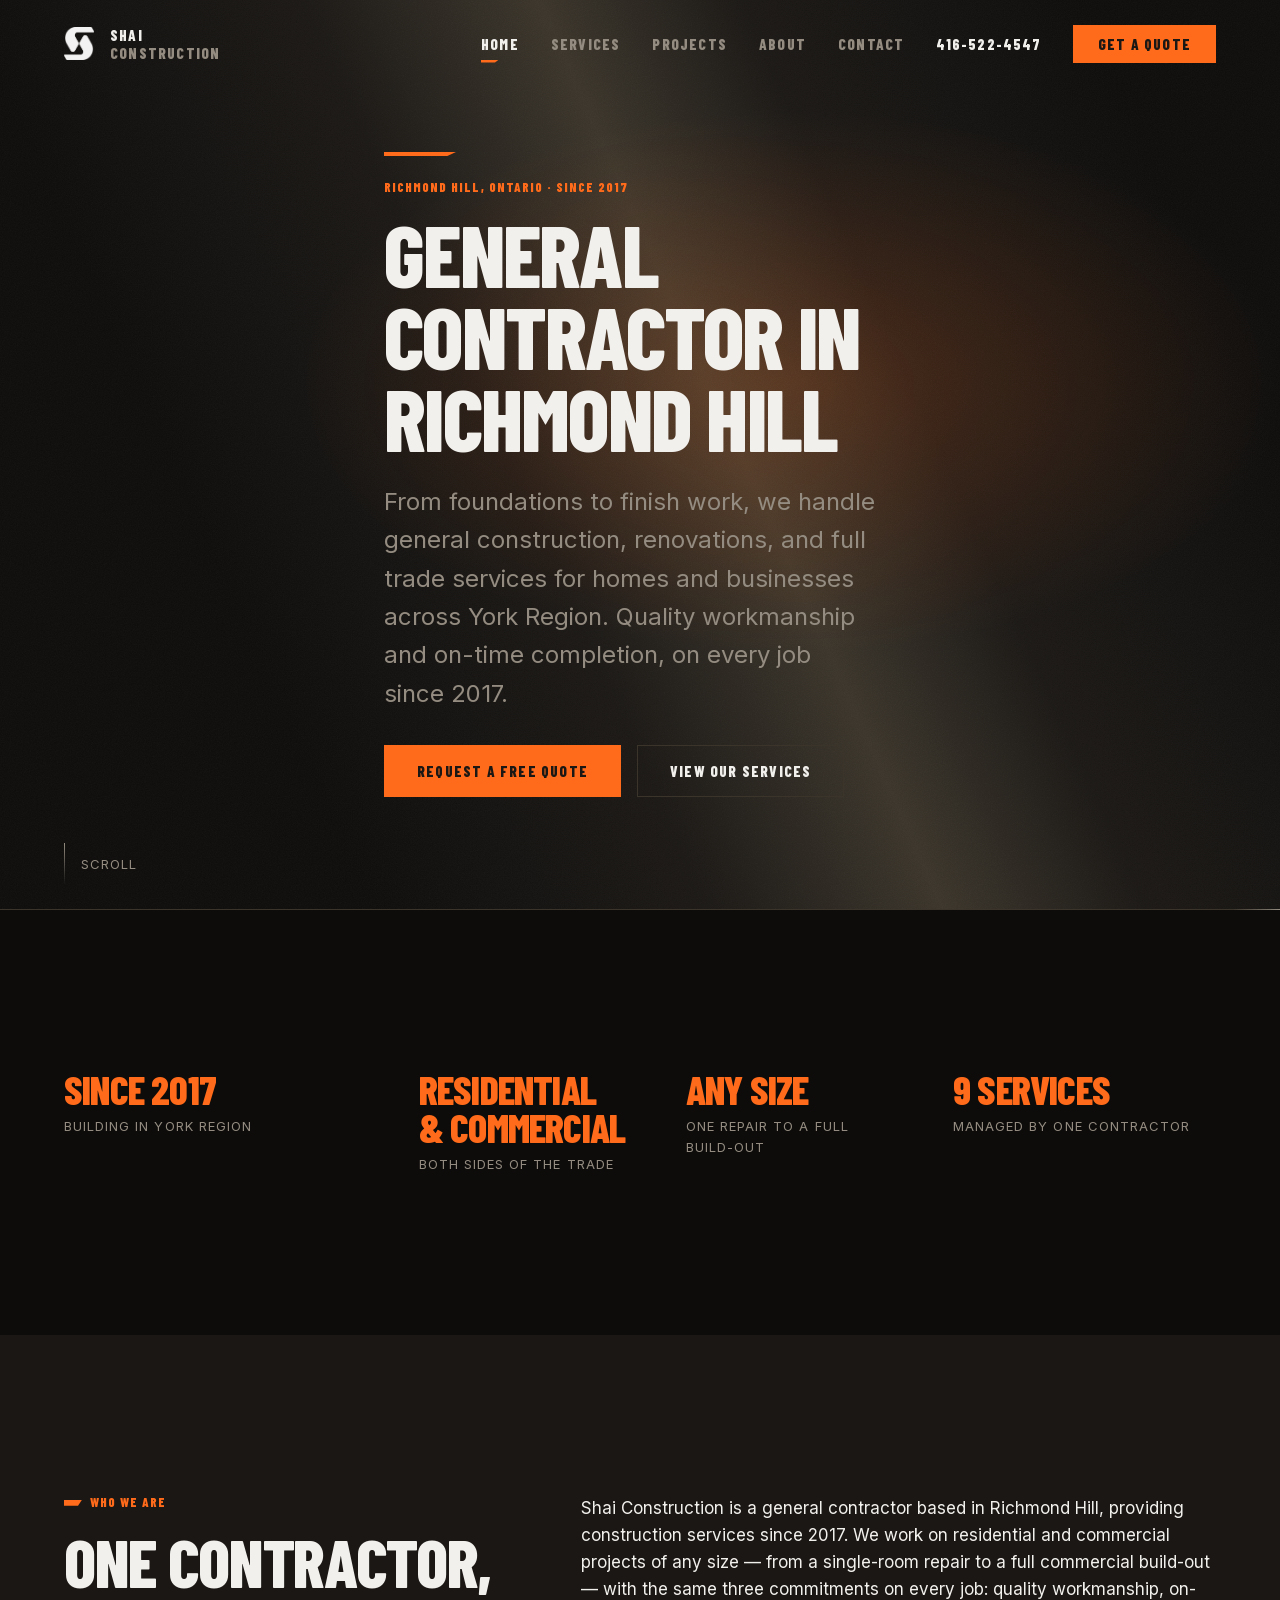
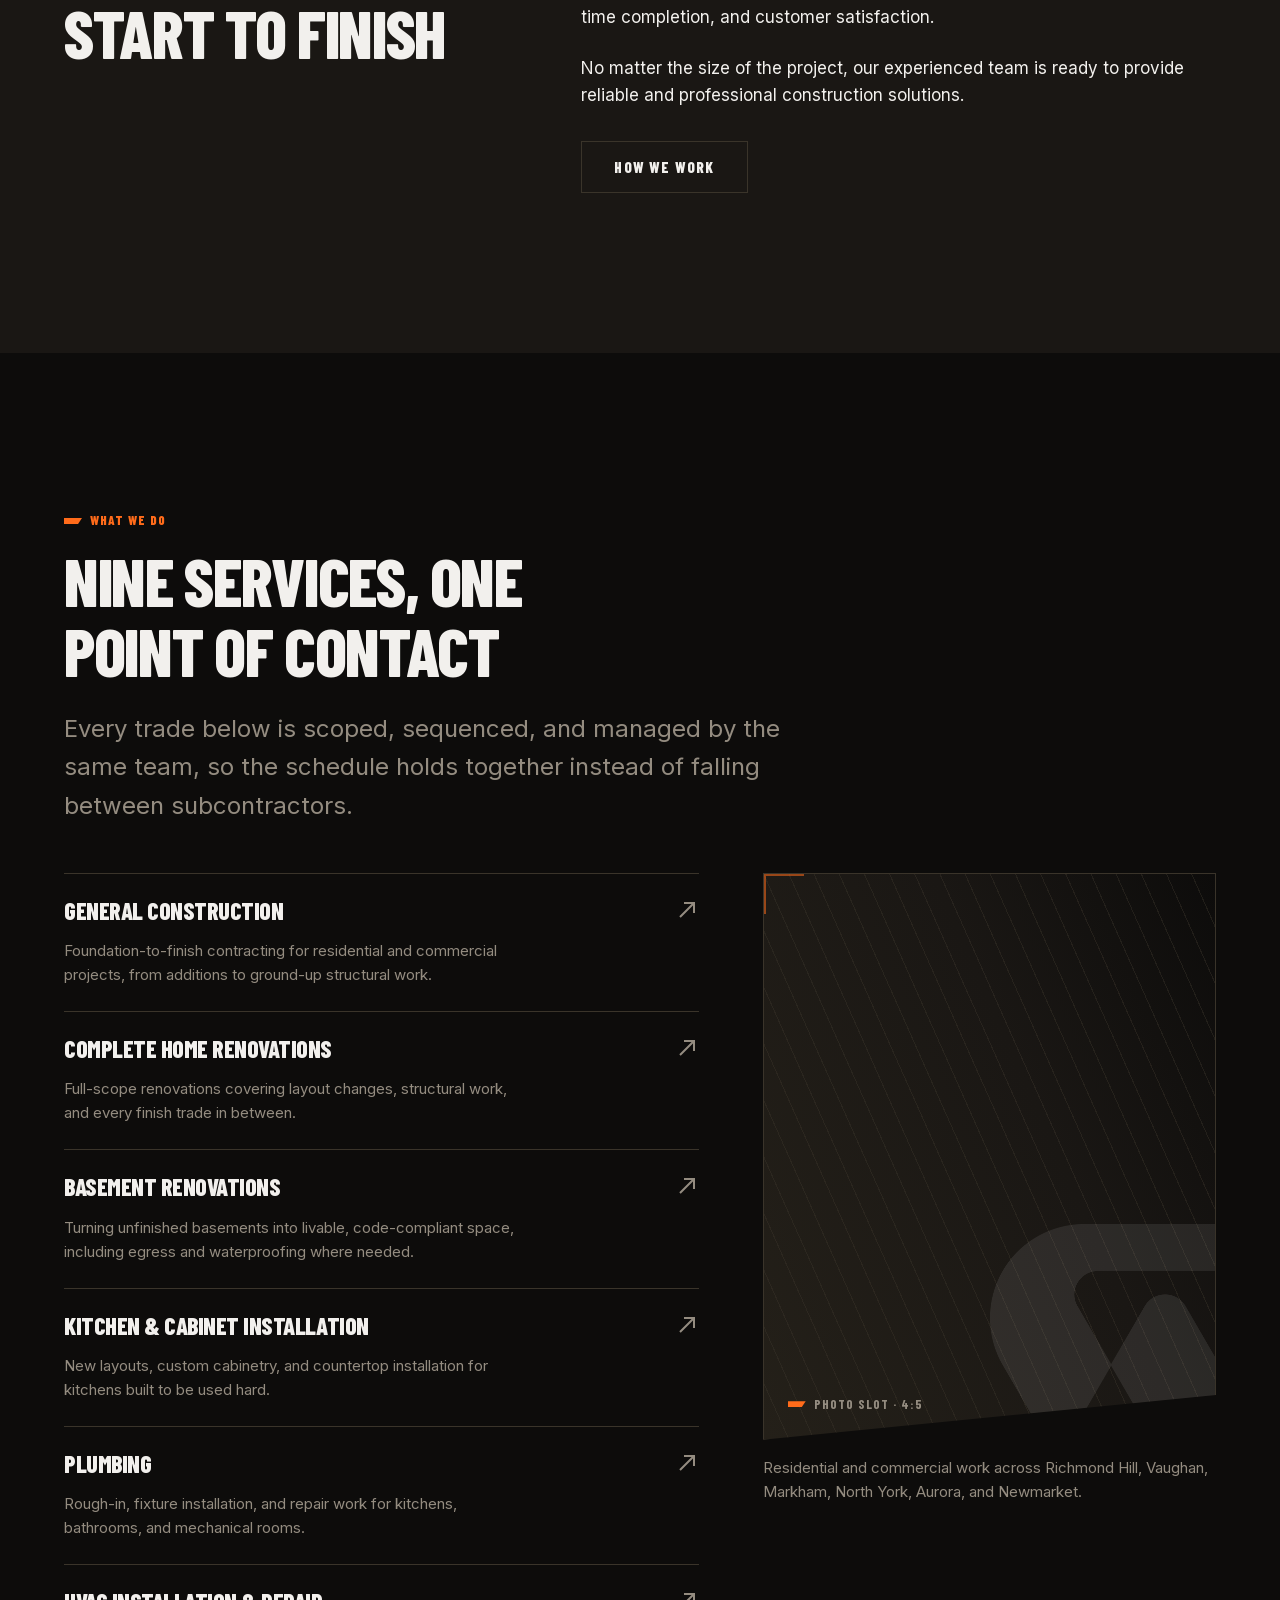
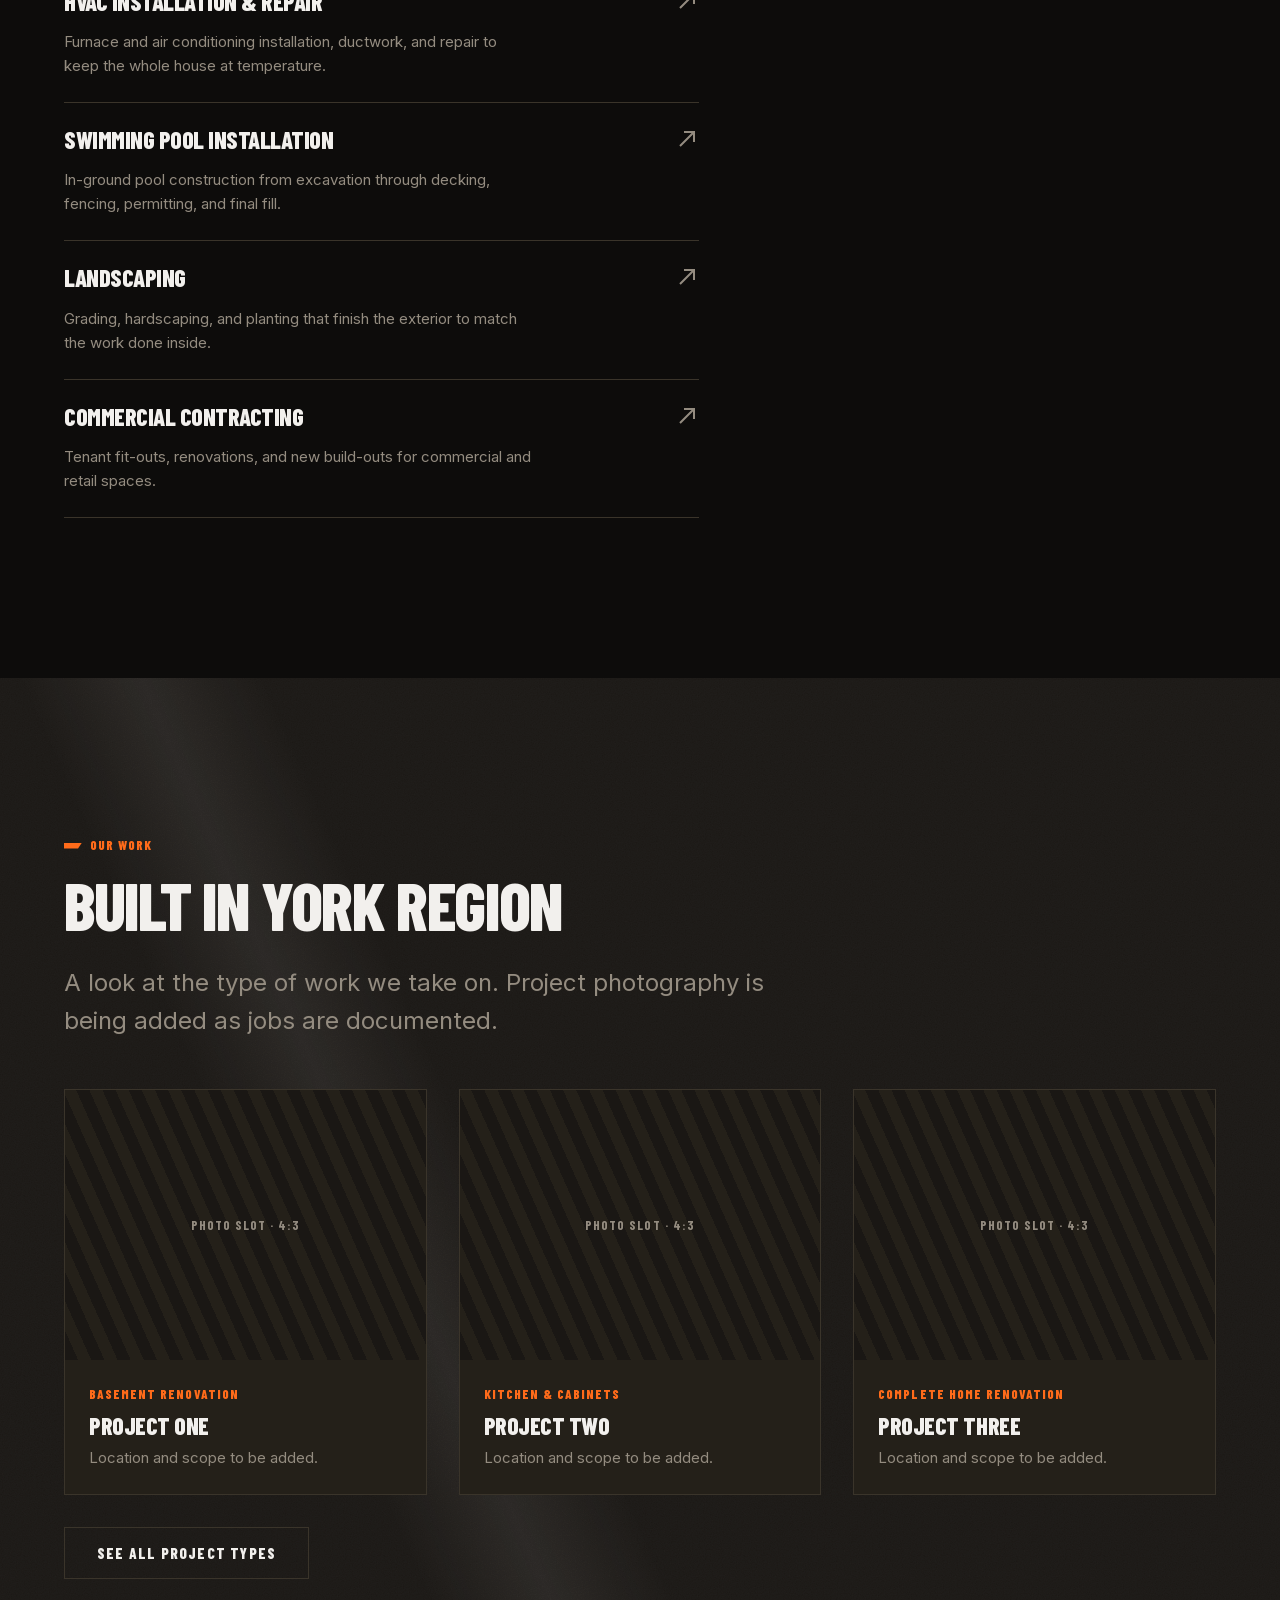
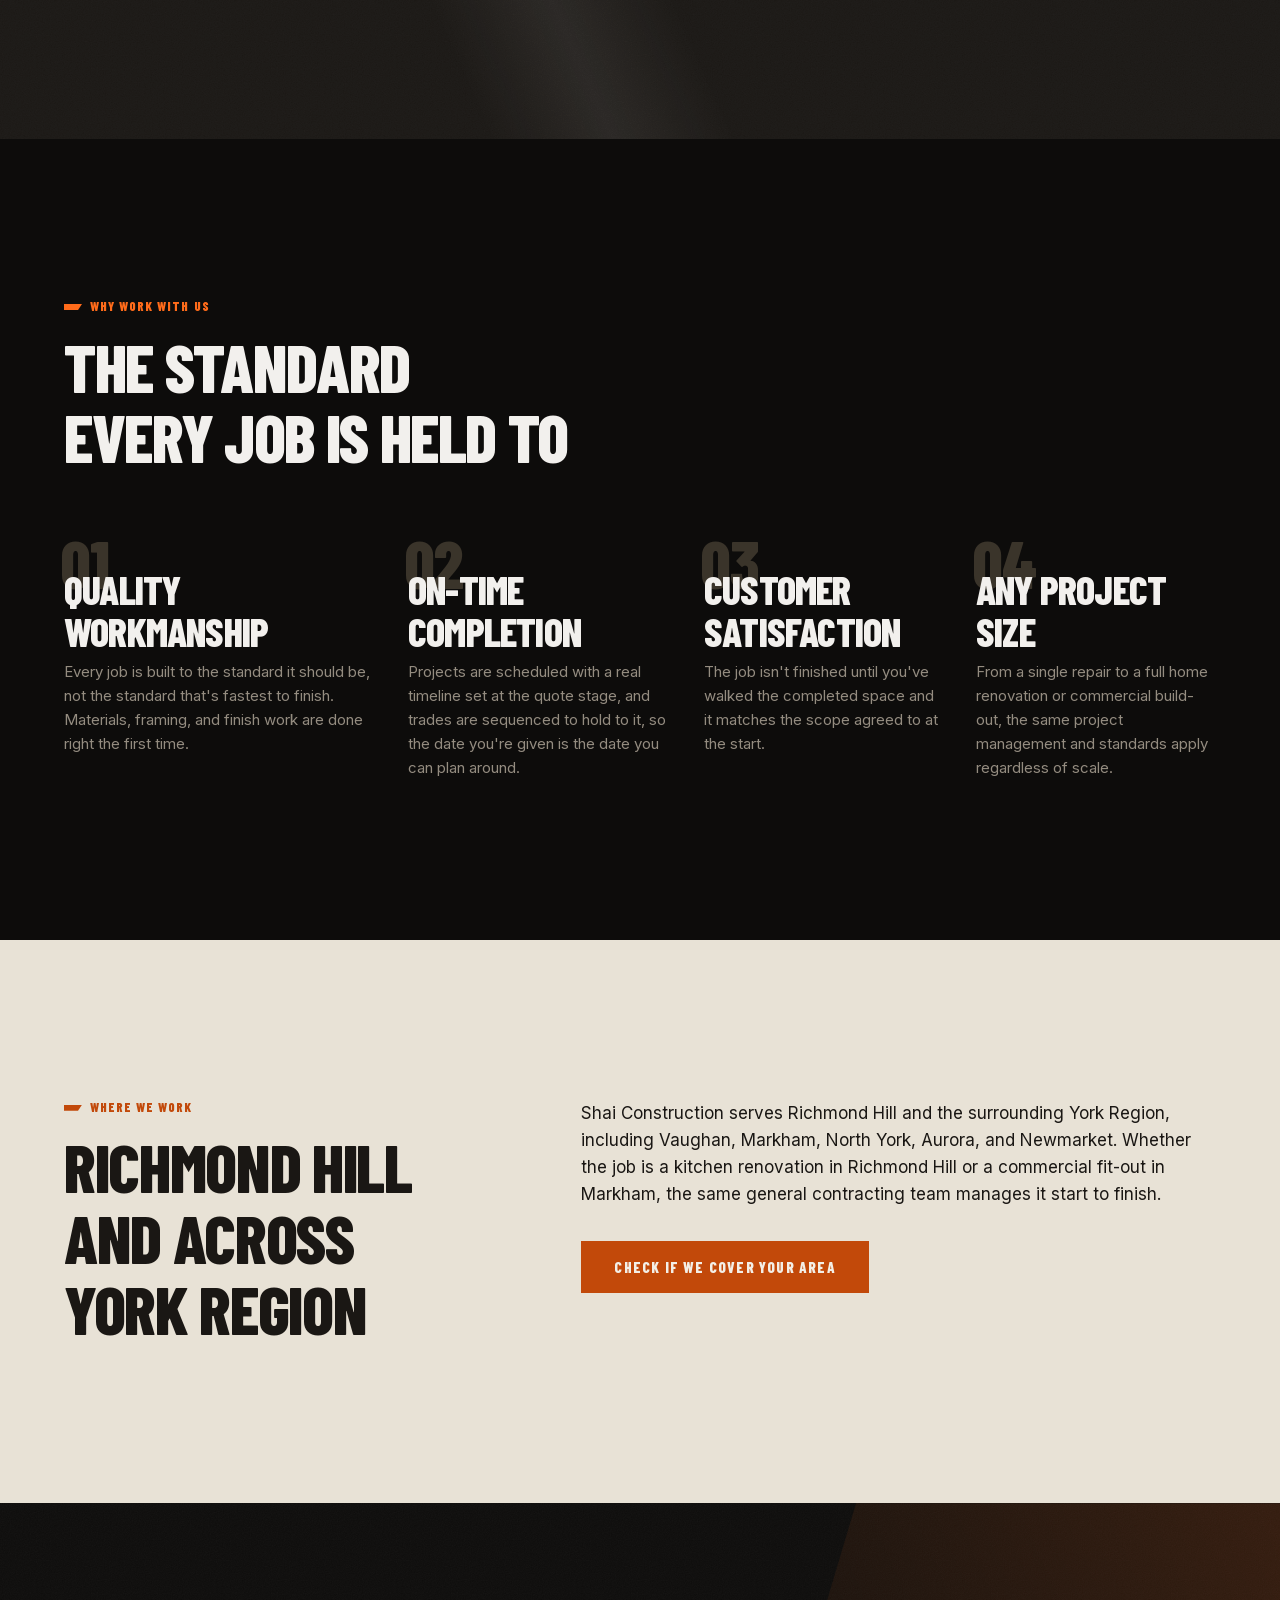
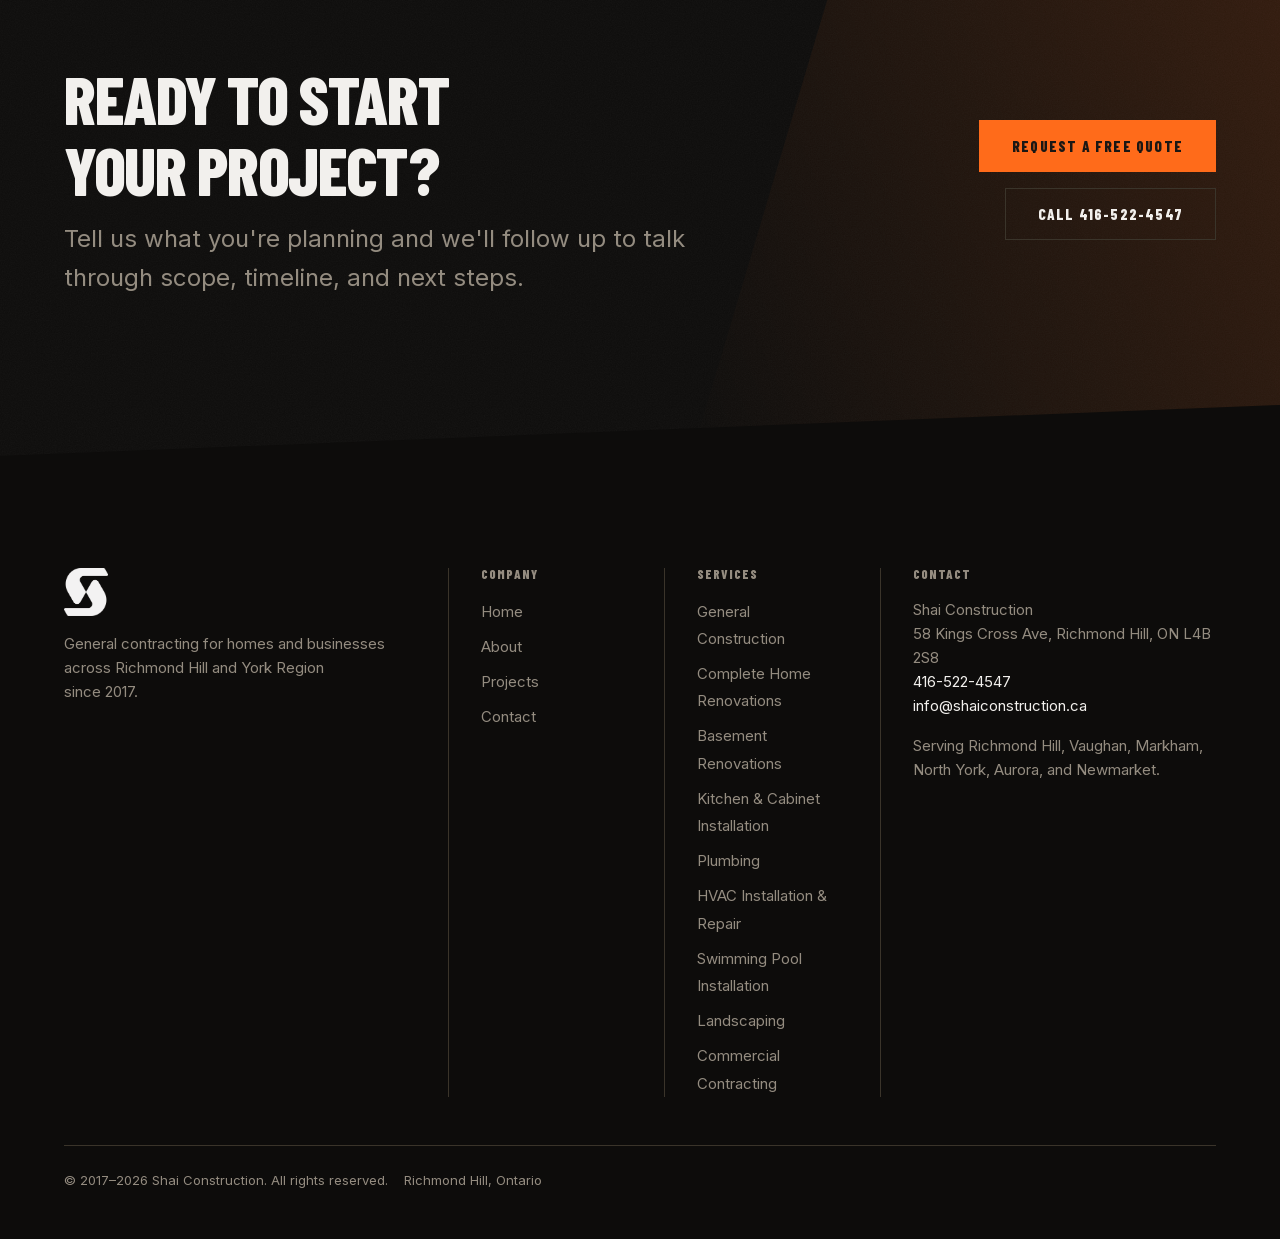
==== index.html @ 107f91c6 "Build Shai Construction website Static, WebGL-driven marketing site for a general contractor in Rich" ====
<!DOCTYPE html>
<html lang="en-CA">
<head>
<meta charset="utf-8">
<meta name="viewport" content="width=device-width, initial-scale=1">
<title>Shai Construction | General Contractor in Richmond Hill</title>
<meta name="description" content="General contractor in Richmond Hill serving York Region since 2017. Renovations, additions, plumbing, HVAC, pools, and landscaping — request a free quote today.">
<link rel="canonical" href="https://www.shaiconstruction.ca/">

<meta property="og:type" content="website">
<meta property="og:locale" content="en_CA">
<meta property="og:site_name" content="Shai Construction">
<meta property="og:url" content="https://www.shaiconstruction.ca/">
<meta property="og:title" content="Shai Construction — General Contractor in Richmond Hill, ON">
<meta property="og:description" content="General contractor serving Richmond Hill and York Region since 2017. Renovations, additions, plumbing, HVAC, pools, and landscaping — request a free quote.">
<meta name="twitter:card" content="summary_large_image">

<meta name="theme-color" content="#0D0C0B">
<link rel="icon" href="img/favicon-32.png" sizes="32x32">
<link rel="apple-touch-icon" href="img/apple-touch-icon.png">

<link rel="preload" href="fonts/barlow-condensed-800.woff2" as="font" type="font/woff2" crossorigin>
<link rel="preload" href="fonts/inter-400.woff2" as="font" type="font/woff2" crossorigin>
<script>document.documentElement.classList.add('js')</script>
<link rel="stylesheet" href="css/fonts.css">
<link rel="stylesheet" href="css/tokens.css">
<link rel="stylesheet" href="css/base.css">
<link rel="stylesheet" href="css/components.css">
<link rel="stylesheet" href="css/sections.css">

<script type="application/ld+json">
{
  "@context": "https://schema.org",
  "@type": ["GeneralContractor", "LocalBusiness"],
  "@id": "https://www.shaiconstruction.ca/#business",
  "name": "Shai Construction",
  "image": "https://www.shaiconstruction.ca/img/shai-mark.png",
  "logo": "https://www.shaiconstruction.ca/img/shai-mark.png",
  "url": "https://www.shaiconstruction.ca/",
  "telephone": "+14165224547",
  "email": "info@shaiconstruction.ca",
  "foundingDate": "2017",
  "address": {
    "@type": "PostalAddress",
    "streetAddress": "58 Kings Cross Ave",
    "addressLocality": "Richmond Hill",
    "addressRegion": "ON",
    "postalCode": "L4B 2S8",
    "addressCountry": "CA"
  },
  "areaServed": [
    { "@type": "City", "name": "Richmond Hill" },
    { "@type": "City", "name": "Vaughan" },
    { "@type": "City", "name": "Markham" },
    { "@type": "City", "name": "North York" },
    { "@type": "City", "name": "Aurora" },
    { "@type": "City", "name": "Newmarket" },
    { "@type": "City", "name": "Toronto" }
  ],
  "hasOfferCatalog": {
    "@type": "OfferCatalog",
    "name": "Construction & Contracting Services",
    "itemListElement": [
      { "@type": "Offer", "itemOffered": { "@type": "Service", "name": "General Construction" } },
      { "@type": "Offer", "itemOffered": { "@type": "Service", "name": "Complete Home Renovations" } },
      { "@type": "Offer", "itemOffered": { "@type": "Service", "name": "Basement Renovations" } },
      { "@type": "Offer", "itemOffered": { "@type": "Service", "name": "Kitchen & Cabinet Installation" } },
      { "@type": "Offer", "itemOffered": { "@type": "Service", "name": "Plumbing" } },
      { "@type": "Offer", "itemOffered": { "@type": "Service", "name": "HVAC Installation and Repair" } },
      { "@type": "Offer", "itemOffered": { "@type": "Service", "name": "Swimming Pool Installation" } },
      { "@type": "Offer", "itemOffered": { "@type": "Service", "name": "Landscaping" } },
      { "@type": "Offer", "itemOffered": { "@type": "Service", "name": "Commercial Contracting" } }
    ]
  }
}
</script>
</head>
<body>
<a class="skip-link" href="#main">Skip to content</a>

<header class="nav">
  <div class="nav__inner">
    <a class="nav__brand" href="index.html">
      <img class="nav__mark" src="img/shai-mark-light.png" alt="Shai Construction logo" width="30" height="32">
      <span class="nav__wordmark">Shai<span>Construction</span></span>
    </a>

    <nav aria-label="Primary">
      <ul class="nav__links">
        <li><a class="nav__link" href="index.html" aria-current="page">Home</a></li>
        <li><a class="nav__link" href="services.html">Services</a></li>
        <li><a class="nav__link" href="projects.html">Projects</a></li>
        <li><a class="nav__link" href="about.html">About</a></li>
        <li><a class="nav__link" href="contact.html">Contact</a></li>
      </ul>
    </nav>

    <a class="nav__tel" href="tel:+14165224547">416-522-4547</a>
    <a class="btn btn--primary btn--sm nav__cta" href="contact.html">Get a Quote</a>

    <button class="burger" type="button" aria-expanded="false" aria-controls="drawer">
      <span class="visually-hidden">Menu</span>
      <span class="burger__bar" aria-hidden="true"></span>
      <span class="burger__bar" aria-hidden="true"></span>
      <span class="burger__bar" aria-hidden="true"></span>
    </button>
  </div>
</header>

<div class="scrim"></div>
<div class="drawer" id="drawer" data-open="false">
  <ul class="drawer__links">
    <li><a class="drawer__link" href="index.html" aria-current="page">Home</a></li>
    <li><a class="drawer__link" href="services.html">Services</a></li>
    <li><a class="drawer__link" href="projects.html">Projects</a></li>
    <li><a class="drawer__link" href="about.html">About</a></li>
    <li><a class="drawer__link" href="contact.html">Contact</a></li>
  </ul>
  <div class="drawer__foot">
    <a class="nav__tel" href="tel:+14165224547">416-522-4547</a>
    <a class="btn btn--primary btn--block" href="contact.html">Request a Free Quote</a>
  </div>
</div>

<main id="main">

  <!-- Hero -->
  <section class="hero grain" aria-labelledby="hero-h">
    <canvas class="fx" data-fx="shaft" aria-hidden="true"></canvas>
    <div class="wrap hero__inner">
      <div class="hero__rule" aria-hidden="true"></div>
      <p class="eyebrow">Richmond Hill, Ontario · Since 2017</p>
      <h1 id="hero-h">General Contractor in Richmond Hill</h1>
      <p class="hero__lead">From foundations to finish work, we handle general construction, renovations, and full trade services for homes and businesses across York Region. Quality workmanship and on-time completion, on every job since 2017.</p>
      <div class="hero__actions">
        <a class="btn btn--primary" href="contact.html">Request a Free Quote</a>
        <a class="btn btn--ghost" href="services.html">View Our Services</a>
      </div>
    </div>
    <p class="hero__cue" aria-hidden="true">Scroll</p>
  </section>

  <div class="divider" aria-hidden="true"></div>

  <!-- Trust band -->
  <section class="section section--void" aria-label="At a glance">
    <div class="wrap">
      <div class="stats" data-stagger>
        <div class="stat reveal">
          <p class="stat__num">Since 2017</p>
          <p class="stat__label">Building in York Region</p>
        </div>
        <div class="stat reveal">
          <p class="stat__num">Residential<br>&amp; Commercial</p>
          <p class="stat__label">Both sides of the trade</p>
        </div>
        <div class="stat reveal">
          <p class="stat__num">Any Size</p>
          <p class="stat__label">One repair to a full build-out</p>
        </div>
        <div class="stat reveal">
          <p class="stat__num">9 Services</p>
          <p class="stat__label">Managed by one contractor</p>
        </div>
      </div>
    </div>
  </section>

  <!-- Who we are -->
  <section class="section" aria-labelledby="who-h">
    <div class="wrap split">
      <div class="sec-head reveal">
        <p class="eyebrow"><span class="tick" aria-hidden="true"></span>Who we are</p>
        <h2 id="who-h">One contractor, start to finish</h2>
      </div>
      <div class="reveal">
        <p>Shai Construction is a general contractor based in Richmond Hill, providing construction services since 2017. We work on residential and commercial projects of any size — from a single-room repair to a full commercial build-out — with the same three commitments on every job: quality workmanship, on-time completion, and customer satisfaction.</p>
        <p style="margin-top:var(--s-3)">No matter the size of the project, our experienced team is ready to provide reliable and professional construction solutions.</p>
        <p style="margin-top:var(--s-4)">
          <a class="btn btn--ghost" href="about.html">How We Work</a>
        </p>
      </div>
    </div>
  </section>

  <!-- Services overview -->
  <section class="section section--void" aria-labelledby="svc-h">
    <div class="wrap">
      <div class="sec-head reveal" style="margin-bottom:var(--s-5)">
        <p class="eyebrow"><span class="tick" aria-hidden="true"></span>What we do</p>
        <h2 id="svc-h">Nine services, one point of contact</h2>
        <p class="lead">Every trade below is scoped, sequenced, and managed by the same team, so the schedule holds together instead of falling between subcontractors.</p>
      </div>

      <div class="split split--wide-left">
        <div class="rows reveal">
          <a class="row" href="services.html#general-construction">
            <span class="row__title">General Construction</span>
            <svg class="row__arrow" viewBox="0 0 24 24" fill="none" stroke="currentColor" stroke-width="2" aria-hidden="true"><path d="M5 19 19 5M9 5h10v10"/></svg>
            <span class="row__desc">Foundation-to-finish contracting for residential and commercial projects, from additions to ground-up structural work.</span>
          </a>
          <a class="row" href="services.html#home-renovations">
            <span class="row__title">Complete Home Renovations</span>
            <svg class="row__arrow" viewBox="0 0 24 24" fill="none" stroke="currentColor" stroke-width="2" aria-hidden="true"><path d="M5 19 19 5M9 5h10v10"/></svg>
            <span class="row__desc">Full-scope renovations covering layout changes, structural work, and every finish trade in between.</span>
          </a>
          <a class="row" href="services.html#basement-renovations">
            <span class="row__title">Basement Renovations</span>
            <svg class="row__arrow" viewBox="0 0 24 24" fill="none" stroke="currentColor" stroke-width="2" aria-hidden="true"><path d="M5 19 19 5M9 5h10v10"/></svg>
            <span class="row__desc">Turning unfinished basements into livable, code-compliant space, including egress and waterproofing where needed.</span>
          </a>
          <a class="row" href="services.html#kitchens">
            <span class="row__title">Kitchen &amp; Cabinet Installation</span>
            <svg class="row__arrow" viewBox="0 0 24 24" fill="none" stroke="currentColor" stroke-width="2" aria-hidden="true"><path d="M5 19 19 5M9 5h10v10"/></svg>
            <span class="row__desc">New layouts, custom cabinetry, and countertop installation for kitchens built to be used hard.</span>
          </a>
          <a class="row" href="services.html#plumbing">
            <span class="row__title">Plumbing</span>
            <svg class="row__arrow" viewBox="0 0 24 24" fill="none" stroke="currentColor" stroke-width="2" aria-hidden="true"><path d="M5 19 19 5M9 5h10v10"/></svg>
            <span class="row__desc">Rough-in, fixture installation, and repair work for kitchens, bathrooms, and mechanical rooms.</span>
          </a>
          <a class="row" href="services.html#hvac">
            <span class="row__title">HVAC Installation &amp; Repair</span>
            <svg class="row__arrow" viewBox="0 0 24 24" fill="none" stroke="currentColor" stroke-width="2" aria-hidden="true"><path d="M5 19 19 5M9 5h10v10"/></svg>
            <span class="row__desc">Furnace and air conditioning installation, ductwork, and repair to keep the whole house at temperature.</span>
          </a>
          <a class="row" href="services.html#pools">
            <span class="row__title">Swimming Pool Installation</span>
            <svg class="row__arrow" viewBox="0 0 24 24" fill="none" stroke="currentColor" stroke-width="2" aria-hidden="true"><path d="M5 19 19 5M9 5h10v10"/></svg>
            <span class="row__desc">In-ground pool construction from excavation through decking, fencing, permitting, and final fill.</span>
          </a>
          <a class="row" href="services.html#landscaping">
            <span class="row__title">Landscaping</span>
            <svg class="row__arrow" viewBox="0 0 24 24" fill="none" stroke="currentColor" stroke-width="2" aria-hidden="true"><path d="M5 19 19 5M9 5h10v10"/></svg>
            <span class="row__desc">Grading, hardscaping, and planting that finish the exterior to match the work done inside.</span>
          </a>
          <a class="row" href="services.html#commercial">
            <span class="row__title">Commercial Contracting</span>
            <svg class="row__arrow" viewBox="0 0 24 24" fill="none" stroke="currentColor" stroke-width="2" aria-hidden="true"><path d="M5 19 19 5M9 5h10v10"/></svg>
            <span class="row__desc">Tenant fit-outs, renovations, and new build-outs for commercial and retail spaces.</span>
          </a>
        </div>

        <div class="reveal">
          <!-- PHOTO SLOT — replace this .plate with a 4:3 job-site photograph.
               Suggested alt: "Shai Construction crew framing a residential addition in Richmond Hill" -->
          <div class="plate plate--cut" style="--plate-ratio:4/5">
            <img class="plate__mark" src="img/shai-mark-light.png" alt="" width="520" height="562" aria-hidden="true">
            <p class="plate__tag"><span class="tick" aria-hidden="true"></span>Photo slot · 4:5</p>
          </div>
          <p class="small" style="margin-top:var(--s-2)">Residential and commercial work across Richmond Hill, Vaughan, Markham, North York, Aurora, and Newmarket.</p>
        </div>
      </div>
    </div>
  </section>

  <!-- Work preview -->
  <section class="section sheen grain" aria-labelledby="work-h">
    <canvas class="fx" data-fx="sheen" aria-hidden="true"></canvas>
    <div class="wrap sheen__inner">
      <div class="sec-head reveal" style="margin-bottom:var(--s-5)">
        <p class="eyebrow"><span class="tick" aria-hidden="true"></span>Our work</p>
        <h2 id="work-h">Built in York Region</h2>
        <p class="lead">A look at the type of work we take on. Project photography is being added as jobs are documented.</p>
      </div>

      <div class="cards" data-stagger>
        <article class="card card--placeholder reveal">
          <div class="card__media"><span>Photo slot · 4:3</span></div>
          <div class="card__body">
            <p class="card__kicker">Basement Renovation</p>
            <h3 class="card__title">Project One</h3>
            <p class="card__text">Location and scope to be added.</p>
          </div>
        </article>
        <article class="card card--placeholder reveal">
          <div class="card__media"><span>Photo slot · 4:3</span></div>
          <div class="card__body">
            <p class="card__kicker">Kitchen &amp; Cabinets</p>
            <h3 class="card__title">Project Two</h3>
            <p class="card__text">Location and scope to be added.</p>
          </div>
        </article>
        <article class="card card--placeholder reveal">
          <div class="card__media"><span>Photo slot · 4:3</span></div>
          <div class="card__body">
            <p class="card__kicker">Complete Home Renovation</p>
            <h3 class="card__title">Project Three</h3>
            <p class="card__text">Location and scope to be added.</p>
          </div>
        </article>
      </div>

      <p style="margin-top:var(--s-4)"><a class="btn btn--ghost" href="projects.html">See All Project Types</a></p>
    </div>
  </section>

  <!-- Why us -->
  <section class="section section--void" aria-labelledby="why-h">
    <div class="wrap">
      <div class="sec-head reveal" style="margin-bottom:var(--s-6)">
        <p class="eyebrow"><span class="tick" aria-hidden="true"></span>Why work with us</p>
        <h2 id="why-h">The standard every job is held to</h2>
      </div>
      <div class="steps" data-stagger>
        <div class="step reveal">
          <h3>Quality Workmanship</h3>
          <p class="small">Every job is built to the standard it should be, not the standard that's fastest to finish. Materials, framing, and finish work are done right the first time.</p>
        </div>
        <div class="step reveal">
          <h3>On-Time Completion</h3>
          <p class="small">Projects are scheduled with a real timeline set at the quote stage, and trades are sequenced to hold to it, so the date you're given is the date you can plan around.</p>
        </div>
        <div class="step reveal">
          <h3>Customer Satisfaction</h3>
          <p class="small">The job isn't finished until you've walked the completed space and it matches the scope agreed to at the start.</p>
        </div>
        <div class="step reveal">
          <h3>Any Project Size</h3>
          <p class="small">From a single repair to a full home renovation or commercial build-out, the same project management and standards apply regardless of scale.</p>
        </div>
      </div>
    </div>
  </section>

  <!-- Service area — the one light band on the page -->
  <section class="section" data-surface="inverted" aria-labelledby="area-h">
    <div class="wrap split">
      <div class="sec-head reveal">
        <p class="eyebrow"><span class="tick" aria-hidden="true"></span>Where we work</p>
        <h2 id="area-h">Richmond Hill and across York Region</h2>
      </div>
      <div class="reveal">
        <p>Shai Construction serves Richmond Hill and the surrounding York Region, including Vaughan, Markham, North York, Aurora, and Newmarket. Whether the job is a kitchen renovation in Richmond Hill or a commercial fit-out in Markham, the same general contracting team manages it start to finish.</p>
        <p style="margin-top:var(--s-4)">
          <a class="btn btn--primary" href="contact.html">Check If We Cover Your Area</a>
        </p>
      </div>
    </div>
  </section>

  <!-- CTA -->
  <section class="section cta grain" aria-labelledby="cta-h">
    <canvas class="fx" data-fx="drift" aria-hidden="true"></canvas>
    <div class="wrap cta__inner">
      <div class="reveal">
        <h2 id="cta-h">Ready to start your project?</h2>
        <p class="lead" style="margin-top:var(--s-2)">Tell us what you're planning and we'll follow up to talk through scope, timeline, and next steps.</p>
      </div>
      <div class="cta__actions reveal">
        <a class="btn btn--primary" href="contact.html">Request a Free Quote</a>
        <a class="btn btn--ghost" href="tel:+14165224547">Call 416-522-4547</a>
      </div>
    </div>
  </section>

</main>

<footer class="footer">
  <div class="wrap">
    <div class="footer__grid">
      <div class="footer__col footer__head">
        <img class="footer__mark" src="img/shai-mark-light.png" alt="Shai Construction logo" width="44" height="48">
        <p class="small">General contracting for homes and businesses across Richmond Hill and York Region since 2017.</p>
      </div>

      <div class="footer__col">
        <h2 class="footer__title">Company</h2>
        <ul class="footer__list">
          <li><a href="index.html">Home</a></li>
          <li><a href="about.html">About</a></li>
          <li><a href="projects.html">Projects</a></li>
          <li><a href="contact.html">Contact</a></li>
        </ul>
      </div>

      <div class="footer__col">
        <h2 class="footer__title">Services</h2>
        <ul class="footer__list">
          <li><a href="services.html#general-construction">General Construction</a></li>
          <li><a href="services.html#home-renovations">Complete Home Renovations</a></li>
          <li><a href="services.html#basement-renovations">Basement Renovations</a></li>
          <li><a href="services.html#kitchens">Kitchen &amp; Cabinet Installation</a></li>
          <li><a href="services.html#plumbing">Plumbing</a></li>
          <li><a href="services.html#hvac">HVAC Installation &amp; Repair</a></li>
          <li><a href="services.html#pools">Swimming Pool Installation</a></li>
          <li><a href="services.html#landscaping">Landscaping</a></li>
          <li><a href="services.html#commercial">Commercial Contracting</a></li>
        </ul>
      </div>

      <div class="footer__col">
        <h2 class="footer__title">Contact</h2>
        <address>
          Shai Construction<br>
          58 Kings Cross Ave, Richmond Hill, ON L4B 2S8<br>
          <a href="tel:+14165224547">416-522-4547</a><br>
          <a href="mailto:info@shaiconstruction.ca">info@shaiconstruction.ca</a>
        </address>
        <p class="small" style="margin-top:var(--s-2)">Serving Richmond Hill, Vaughan, Markham, North York, Aurora, and Newmarket.</p>
      </div>
    </div>

    <div class="footer__bar">
      <span>© 2017–2026 Shai Construction. All rights reserved.</span>
      <span>Richmond Hill, Ontario</span>
    </div>
  </div>
</footer>

<script type="module" src="js/site.js"></script>
</body>
</html>
---- css/fonts.css ----
/* Self-hosted, latin subset. No CDN, no external request. */

@font-face {
  font-family: 'Barlow Condensed';
  src: url('../fonts/barlow-condensed-700.woff2') format('woff2');
  font-weight: 700;
  font-style: normal;
  font-display: swap;
}

@font-face {
  font-family: 'Barlow Condensed';
  src: url('../fonts/barlow-condensed-800.woff2') format('woff2');
  font-weight: 800;
  font-style: normal;
  font-display: swap;
}

@font-face {
  font-family: 'Inter';
  src: url('../fonts/inter-400.woff2') format('woff2');
  font-weight: 400;
  font-style: normal;
  font-display: swap;
}

@font-face {
  font-family: 'Inter';
  src: url('../fonts/inter-500.woff2') format('woff2');
  font-weight: 500;
  font-style: normal;
  font-display: swap;
}

@font-face {
  font-family: 'Inter';
  src: url('../fonts/inter-600.woff2') format('woff2');
  font-weight: 600;
  font-style: normal;
  font-display: swap;
}
---- css/tokens.css ----
/* ==========================================================================
   Shai Construction — Design Tokens
   Single source of truth for every color, type, space, and motion value.
   No hex literal may appear anywhere else in the codebase.
   ========================================================================== */

:root {
  /* ---- Color: dark ground — the default, primary surface across the site ---- */
  --c-void:         #0D0C0B;
  --c-surface:      #1A1714;
  --c-surface-2:    #242019;
  --c-line:         #3A342A;
  --c-text:         #F2F0ED;
  --c-text-dim:     #948C80;
  --c-accent:       #FF6B1A;
  --c-accent-hover: #E8611A;
  --c-accent-ink:   #1A1714;
  --c-danger:       #E8543F;
  --c-concrete:     #E8E2D6;

  /* ---- Type: families — self-hosted woff2 in /fonts, no CDN ---- */
  --font-display: 'Barlow Condensed', 'Arial Narrow', 'Helvetica Neue', Arial, sans-serif;
  --font-body:    'Inter', -apple-system, BlinkMacSystemFont, 'Segoe UI', Roboto, Helvetica, Arial, sans-serif;

  --fw-display:  800;
  --fw-display-2: 700;
  --fw-regular:  400;
  --fw-medium:   500;
  --fw-semibold: 600;

  /* ---- Type: fixed ratio ladder ---- */
  --t-xs:   clamp(0.75rem, 0.72rem + 0.15vw, 0.8125rem);
  --t-sm:   clamp(0.875rem, 0.84rem + 0.2vw, 0.9375rem);
  --t-base: clamp(1rem, 0.96rem + 0.25vw, 1.0625rem);
  --t-lg:   clamp(1.25rem, 1.1rem + 0.6vw, 1.5rem);
  --t-xl:   clamp(1.75rem, 1.4rem + 1.4vw, 2.5rem);
  --t-2xl:  clamp(2.5rem, 1.8rem + 3vw, 4.5rem);
  --t-3xl:  clamp(2.75rem, 1.9rem + 4.4vw, 6rem);

  /* ---- Type: rhythm ---- */
  --lh-tight:   0.95;
  --lh-heading: 1.05;
  --lh-ui:      1.2;
  --lh-body:    1.6;

  --ls-tight:  -0.02em;
  --ls-normal:  0em;
  --ls-wide:    0.08em;

  --measure:      68ch;
  --measure-lead: 58ch;

  /* ---- Space: 8px rhythm, geometric ladder ---- */
  --s-1:  0.5rem;
  --s-2:  1rem;
  --s-3:  1.5rem;
  --s-4:  2rem;
  --s-5:  3rem;
  --s-6:  4rem;
  --s-7:  5.5rem;
  --s-8:  7rem;
  --s-9:  8.5rem;
  --s-10: 10rem;

  /* ---- Layout ---- */
  --container:     1280px;
  --gutter:        var(--s-3);
  --section-pad-y: var(--s-8);
  --nav-h:         64px;

  /* ---- The signature angle: one value, one direction, everywhere.
     To point a shape the other way, mirror the geometry with a transform —
     never add a second angle token. ---- */
  --angle: 24deg;

  /* ---- Radius & border — square corners, no soft shadows ----
     No --shadow token exists by design. Depth comes from the
     --c-surface -> --c-surface-2 step and hairline borders. ---- */
  --radius: 0;
  --bw-1: 1px;
  --bw-2: 2px;

  /* ---- Motion ---- */
  --ease: cubic-bezier(0.16, 1, 0.3, 1);
  --dur-fast: 180ms;
  --dur:      420ms;
  --dur-slow: 900ms;
  --stagger-step: 60ms;

  /* ---- Z-index scale ---- */
  --z-canvas:  1;
  --z-content: 10;
  --z-nav:     100;
  --z-drawer:  200;
}

/* ---- Inverted / light sections — opt-in per element, never a theme.
   Components read the same token names in either context; nothing in
   component CSS branches on theme. ---- */
[data-surface="inverted"] {
  --c-void:         #DDD5C6;
  --c-surface:      #E8E2D6;
  --c-surface-2:    #F3EFE7;
  --c-line:         #C7BEAD;
  --c-text:         #1A1714;
  --c-text-dim:     #4A4438;
  --c-accent:       #C2490A;
  --c-accent-hover: #A83E08;
  --c-accent-ink:   #F3EFE7;
  --c-danger:       #B23A28;
}

@media (min-width: 768px) {
  :root {
    --gutter:        var(--s-6);
    --section-pad-y: var(--s-10);
    --nav-h:         80px;
  }
}

@media (min-width: 1024px) {
  :root { --nav-h: 88px; }
}
---- css/base.css ----
/* ==========================================================================
   Base — reset, typography ladder, layout primitives, reveal choreography
   ========================================================================== */

*, *::before, *::after { box-sizing: border-box; }

html {
  -webkit-text-size-adjust: 100%;
  scroll-behavior: smooth;
  scroll-padding-top: calc(var(--nav-h) + var(--s-2));
}

body {
  margin: 0;
  background: var(--c-void);
  color: var(--c-text);
  font-family: var(--font-body);
  font-size: var(--t-base);
  font-weight: var(--fw-regular);
  line-height: var(--lh-body);
  -webkit-font-smoothing: antialiased;
  overflow-x: hidden;
}

img, svg, canvas { display: block; max-width: 100%; }
img { height: auto; }

h1, h2, h3, h4 {
  font-family: var(--font-display);
  font-weight: var(--fw-display);
  text-transform: uppercase;
  letter-spacing: var(--ls-tight);
  line-height: var(--lh-heading);
  margin: 0;
  text-wrap: balance;
}

h1 { font-size: var(--t-3xl); line-height: var(--lh-tight); }
h2 { font-size: var(--t-2xl); }
h3 { font-size: var(--t-xl); }
h4 { font-size: var(--t-lg); letter-spacing: var(--ls-wide); }

p { margin: 0; max-width: var(--measure); text-wrap: pretty; }

a { color: inherit; }

:where(a, button, input, select, textarea, summary):focus-visible {
  outline: var(--bw-2) solid var(--c-accent);
  outline-offset: 3px;
}

::selection { background: var(--c-accent); color: var(--c-accent-ink); }

/* ---- Layout primitives ---- */

.wrap {
  width: 100%;
  max-width: var(--container);
  margin-inline: auto;
  padding-inline: var(--gutter);
}

.section {
  position: relative;
  padding-block: var(--section-pad-y);
  background: var(--c-surface);
  color: var(--c-text);
}

.section--void { background: var(--c-void); }

.grid {
  display: grid;
  grid-template-columns: repeat(12, 1fr);
  gap: var(--s-4);
}

/* ---- Utilities ---- */

.lead {
  font-size: var(--t-lg);
  color: var(--c-text-dim);
  max-width: var(--measure-lead);
}

.small { font-size: var(--t-sm); color: var(--c-text-dim); }

.skip-link {
  position: absolute;
  top: 0;
  left: var(--s-2);
  z-index: calc(var(--z-drawer) + 1);
  padding: var(--s-2) var(--s-3);
  background: var(--c-accent);
  color: var(--c-accent-ink);
  font-family: var(--font-display);
  font-size: var(--t-sm);
  text-transform: uppercase;
  letter-spacing: var(--ls-wide);
  text-decoration: none;
  transform: translateY(-120%);
  transition: transform var(--dur-fast) var(--ease);
}
.skip-link:focus { transform: translateY(0); }

.visually-hidden {
  position: absolute;
  width: 1px; height: 1px;
  margin: -1px; padding: 0;
  overflow: hidden;
  clip-path: inset(50%);
  white-space: nowrap;
}

/* ---- The recurring angle-cut tick: nav marker, eyebrow, quote mark ---- */

.tick {
  display: inline-block;
  width: 1.125rem;
  height: 0.375rem;
  background: var(--c-accent);
  clip-path: polygon(0 0, 100% 0, 78% 100%, 0 100%);
  flex: none;
}

/* ---- Section header pattern — identical on every section, every page ---- */

.sec-head { max-width: var(--measure); }

.eyebrow {
  display: flex;
  align-items: center;
  gap: var(--s-1);
  margin: 0 0 var(--s-2);
  font-family: var(--font-display);
  font-size: var(--t-xs);
  font-weight: var(--fw-display);
  text-transform: uppercase;
  letter-spacing: var(--ls-wide);
  line-height: var(--lh-ui);
  color: var(--c-accent);
}

.sec-head .lead { margin-top: var(--s-3); }

/* ---- Section divider — a full-bleed hairline that marks a seam between
   two sections sharing the same ground color, so the gap between them reads
   as a deliberate pause rather than an empty accident. The terminal end is
   mitred on the brand angle, echoing the mark's cut edges at hairline scale. ---- */
.divider {
  position: relative;
  height: var(--bw-1);
  background: var(--c-line);
}
.divider::after {
  content: "";
  position: absolute;
  top: 0; right: 0;
  width: 3rem;
  height: 100%;
  background: var(--c-text-dim);
  clip-path: polygon(100% 0, 100% 100%, 0 100%);
}

/* ---- Angle-cut edges — the one slope, reused ---- */

.cut-top    { clip-path: polygon(0 var(--cut, 4vw), 100% 0, 100% 100%, 0 100%); }
.cut-bottom { clip-path: polygon(0 0, 100% 0, 100% calc(100% - var(--cut, 4vw)), 0 100%); }

/* ---- Grain: the shared static texture behind every fallback ---- */

.grain::after {
  content: "";
  position: absolute;
  inset: 0;
  background-image: url('../img/grain.svg');
  background-size: 180px 180px;
  opacity: 0.045;
  pointer-events: none;
  mix-blend-mode: screen;
}

/* ---- Scroll reveal — translate along the angle's vector, then settle.
   Gated on html.js so that with JavaScript off the content is simply
   visible rather than stuck at opacity 0. ---- */

.js .reveal {
  opacity: 0;
  transform: translate(-16px, 12px);
  transition:
    opacity var(--dur) var(--ease),
    transform var(--dur) var(--ease);
  transition-delay: var(--reveal-delay, 0ms);
}
.js .reveal.is-in { opacity: 1; transform: none; }

/* Images assemble via an angle-oriented wipe rather than a plain fade. */
.js .reveal-wipe {
  clip-path: inset(0 0 100% 0);
  transition: clip-path var(--dur-slow) var(--ease);
  transition-delay: var(--reveal-delay, 0ms);
}
.js .reveal-wipe.is-in { clip-path: inset(0 0 0 0); }

@media (prefers-reduced-motion: reduce) {
  html { scroll-behavior: auto; }

  /* Elements land in their final composed position with no motion vector. */
  .js .reveal { transform: none; transition-duration: var(--dur-fast); }
  .js .reveal-wipe { clip-path: none; transition: none; }

  *, *::before, *::after {
    animation-duration: 0.01ms !important;
    animation-iteration-count: 1 !important;
    transition-duration: 0.01ms !important;
  }
}
---- css/components.css ----
/* ==========================================================================
   Components — nav, buttons, cards, forms, footer
   ========================================================================== */

/* ---------- Nav ---------- */

.nav {
  position: fixed;
  inset: 0 0 auto 0;
  z-index: var(--z-nav);
  height: var(--nav-h);
  display: flex;
  align-items: center;
  background: transparent;
  border-bottom: var(--bw-1) solid transparent;
  transition:
    background var(--dur) var(--ease),
    border-color var(--dur) var(--ease),
    transform var(--dur) var(--ease);
}

.nav.is-stuck {
  background: color-mix(in srgb, var(--c-surface) 94%, transparent);
  backdrop-filter: blur(10px);
  border-bottom-color: var(--c-line);
}

.nav.is-hidden { transform: translateY(-100%); }

.nav__inner {
  width: 100%;
  max-width: var(--container);
  margin-inline: auto;
  padding-inline: var(--gutter);
  display: flex;
  align-items: center;
  gap: var(--s-4);
}

.nav__brand {
  display: flex;
  align-items: center;
  gap: var(--s-2);
  text-decoration: none;
  margin-right: auto;
}

.nav__mark { width: 30px; height: auto; }

.nav__wordmark {
  font-family: var(--font-display);
  font-weight: var(--fw-display);
  font-size: var(--t-sm);
  text-transform: uppercase;
  letter-spacing: var(--ls-wide);
  line-height: var(--lh-ui);
  color: var(--c-text);
}
.nav__wordmark span { display: block; color: var(--c-text-dim); }

.nav__links {
  display: none;
  align-items: center;
  gap: var(--s-4);
  list-style: none;
  margin: 0;
  padding: 0;
}

.nav__link {
  position: relative;
  display: block;
  padding-block: var(--s-1);
  font-family: var(--font-display);
  font-weight: var(--fw-display);
  font-size: var(--t-sm);
  text-transform: uppercase;
  letter-spacing: var(--ls-wide);
  line-height: var(--lh-ui);
  color: var(--c-text-dim);
  text-decoration: none;
  transition: color var(--dur-fast) var(--ease);
}
.nav__link:hover { color: var(--c-text); }

/* Active page marker: a short angle-cut tick, not a full-width underline. */
.nav__link[aria-current="page"] { color: var(--c-text); }
.nav__link[aria-current="page"]::after {
  content: "";
  position: absolute;
  left: 0;
  bottom: -2px;
  width: 1.125rem;
  height: 3px;
  background: var(--c-accent);
  clip-path: polygon(0 0, 100% 0, 78% 100%, 0 100%);
}

.nav__tel {
  font-family: var(--font-display);
  font-weight: var(--fw-display);
  font-size: var(--t-sm);
  text-transform: uppercase;
  letter-spacing: var(--ls-wide);
  color: var(--c-text);
  text-decoration: none;
  white-space: nowrap;
}
.nav__tel:hover { color: var(--c-accent); }

/* Scoped to .nav__inner so specificity (0,2,0) beats .btn's (0,1,0) regardless
   of source order — the header phone link and CTA stay hidden below 1024px. */
.nav__inner .nav__tel { display: none; }
.nav__inner .nav__cta { display: none; }

/* The drawer's phone link is a separate instance, always visible while the
   drawer is open (no viewport-based hiding needed here). */
.drawer__foot .nav__tel { display: flex; }

/* Hamburger */
.burger {
  width: 44px;
  height: 44px;
  display: grid;
  place-content: center;
  gap: 5px;
  background: none;
  border: 0;
  cursor: pointer;
  padding: 0;
}
.burger__bar {
  display: block;
  width: 24px;
  height: var(--bw-2);
  background: var(--c-text);
  transition: transform var(--dur) var(--ease), opacity var(--dur-fast) var(--ease);
}
.nav.is-open .burger__bar:nth-child(1) { transform: translateY(7px) rotate(45deg); }
.nav.is-open .burger__bar:nth-child(2) { opacity: 0; }
.nav.is-open .burger__bar:nth-child(3) { transform: translateY(-7px) rotate(-45deg); }

/* Drawer */
.drawer {
  position: fixed;
  inset: 0 0 0 auto;
  z-index: var(--z-drawer);
  width: min(84vw, 420px);
  padding: calc(var(--nav-h) + var(--s-5)) var(--s-4) var(--s-4);
  background: var(--c-surface-2);
  border-left: var(--bw-1) solid var(--c-line);
  /* Leading edge cut on the angle — mirrored geometry, not a second angle. */
  clip-path: polygon(14% 0, 100% 0, 100% 100%, 0 100%);
  display: flex;
  flex-direction: column;
  gap: var(--s-3);
  transform: translateX(105%);
  transition: transform var(--dur) var(--ease);
  overflow-y: auto;
}
.drawer[data-open="true"] { transform: translateX(0); }

.drawer__links {
  list-style: none;
  margin: 0 0 auto;
  padding: 0 0 0 12%;
  display: flex;
  flex-direction: column;
  gap: var(--s-2);
}

.drawer__link {
  font-family: var(--font-display);
  font-weight: var(--fw-display);
  font-size: var(--t-xl);
  text-transform: uppercase;
  letter-spacing: var(--ls-tight);
  line-height: var(--lh-heading);
  color: var(--c-text);
  text-decoration: none;
}
.drawer__link[aria-current="page"] { color: var(--c-accent); }

.drawer__foot {
  padding-left: 12%;
  display: flex;
  flex-direction: column;
  gap: var(--s-2);
}

.scrim {
  position: fixed;
  inset: 0;
  z-index: calc(var(--z-drawer) - 1);
  background: color-mix(in srgb, var(--c-void) 70%, transparent);
  opacity: 0;
  visibility: hidden;
  transition: opacity var(--dur) var(--ease), visibility var(--dur);
}
.scrim[data-open="true"] { opacity: 1; visibility: visible; }

@media (min-width: 1024px) {
  .nav__links { display: flex; }
  .nav__inner .nav__tel { display: flex; }
  .nav__inner .nav__cta { display: inline-flex; }
  .burger { display: none; }
  .drawer, .scrim { display: none; }
}

/* ---------- Buttons ---------- */

.btn {
  position: relative;
  display: inline-flex;
  align-items: center;
  justify-content: center;
  gap: var(--s-1);
  min-height: 44px;
  padding: var(--s-2) var(--s-4);
  border: var(--bw-1) solid transparent;
  border-radius: var(--radius);
  font-family: var(--font-display);
  font-weight: var(--fw-display);
  font-size: var(--t-sm);
  text-transform: uppercase;
  letter-spacing: var(--ls-wide);
  line-height: var(--lh-ui);
  text-decoration: none;
  cursor: pointer;
  overflow: hidden;
  transition:
    background-color var(--dur-fast) var(--ease),
    border-color var(--dur-fast) var(--ease),
    color var(--dur-fast) var(--ease),
    transform var(--dur-fast) var(--ease);
}

.btn--primary { background: var(--c-accent); color: var(--c-accent-ink); }
.btn--primary:hover { background: var(--c-accent-hover); transform: translate(-2px, 1px); }
.btn--primary:active { transform: none; }

/* A single sheen sweeps the face on hover, cut on the brand angle. */
.btn--primary::after {
  content: "";
  position: absolute;
  top: -50%;
  left: -80%;
  width: 45%;
  height: 200%;
  background: color-mix(in srgb, var(--c-text) 30%, transparent);
  transform: rotate(calc(var(--angle) * -1));
  transition: left var(--dur-slow) var(--ease);
  pointer-events: none;
}
.btn--primary:hover::after { left: 130%; }

.btn--ghost { background: transparent; border-color: var(--c-line); color: var(--c-text); }
.btn--ghost:hover { border-color: var(--c-accent); }
.btn--ghost::after {
  content: "";
  position: absolute;
  top: 0; right: 0;
  width: 10px; height: 10px;
  background: var(--c-accent);
  clip-path: polygon(100% 0, 100% 100%, 0 0);
  opacity: 0;
  transition: opacity var(--dur-fast) var(--ease);
}
.btn--ghost:hover::after { opacity: 1; }

.btn--sm { min-height: 38px; padding: var(--s-1) var(--s-3); }
.btn--block { width: 100%; }

.btn[disabled], .btn[aria-disabled="true"] { opacity: 0.4; pointer-events: none; }

/* ---------- Row list (services overview, no card chrome) ---------- */

.rows { border-top: var(--bw-1) solid var(--c-line); }

.row {
  display: grid;
  grid-template-columns: 1fr auto;
  align-items: start;
  gap: var(--s-2) var(--s-3);
  padding-block: var(--s-3);
  border-bottom: var(--bw-1) solid var(--c-line);
  text-decoration: none;
  transition: border-color var(--dur) var(--ease);
}
.row:hover { border-bottom-color: var(--c-accent); }

.row__title {
  font-family: var(--font-display);
  font-weight: var(--fw-display);
  font-size: var(--t-lg);
  text-transform: uppercase;
  letter-spacing: var(--ls-tight);
  line-height: var(--lh-heading);
  color: var(--c-text);
}

.row__desc { grid-column: 1; font-size: var(--t-sm); color: var(--c-text-dim); max-width: 52ch; }

/* Arrow glyph derived from the mark's vertex angle. */
.row__arrow {
  grid-row: 1;
  grid-column: 2;
  width: 1.5rem; height: 1.5rem;
  color: var(--c-text-dim);
  transition: color var(--dur-fast) var(--ease), transform var(--dur) var(--ease);
}
.row:hover .row__arrow { color: var(--c-accent); transform: translate(4px, -2px); }

/* ---------- Cards ---------- */

.card {
  position: relative;
  display: flex;
  flex-direction: column;
  background: var(--c-surface-2);
  border: var(--bw-1) solid var(--c-line);
  border-radius: var(--radius);
  overflow: hidden;
  text-decoration: none;
  transition: border-color var(--dur) var(--ease);
}
/* Accent lands on the edge nearest the image cut, never all four sides. */
.card:hover { border-top-color: var(--c-accent); }

.card__media { position: relative; aspect-ratio: 4 / 3; overflow: hidden; background: var(--c-surface); }
.card__media img { width: 100%; height: 100%; object-fit: cover; transition: transform var(--dur-slow) var(--ease); }
.card:hover .card__media img { transform: scale(1.04); }

.card__body { padding: var(--s-3); display: flex; flex-direction: column; gap: var(--s-1); }

.card__kicker {
  font-family: var(--font-display);
  font-weight: var(--fw-display);
  font-size: var(--t-xs);
  text-transform: uppercase;
  letter-spacing: var(--ls-wide);
  color: var(--c-accent);
}

.card__title {
  font-family: var(--font-display);
  font-weight: var(--fw-display);
  font-size: var(--t-lg);
  text-transform: uppercase;
  letter-spacing: var(--ls-tight);
  line-height: var(--lh-heading);
  color: var(--c-text);
}

.card__text { font-size: var(--t-sm); color: var(--c-text-dim); }

/* Placeholder card — deliberately visible so it cannot ship unnoticed. */
.card--placeholder .card__media {
  display: grid;
  place-content: center;
  background:
    repeating-linear-gradient(
      calc(90deg - var(--angle)),
      var(--c-surface) 0 12px,
      var(--c-surface-2) 12px 24px);
}
.card--placeholder .card__media span {
  font-family: var(--font-display);
  font-size: var(--t-xs);
  text-transform: uppercase;
  letter-spacing: var(--ls-wide);
  color: var(--c-text-dim);
  text-align: center;
  padding: var(--s-2);
}

/* ---------- Forms ---------- */

.field { display: flex; flex-direction: column; gap: var(--s-1); margin-bottom: var(--s-3); }

.field__label {
  font-size: var(--t-sm);
  font-weight: var(--fw-medium);
  color: var(--c-text);
}
.field__label .req { color: var(--c-accent); }

.field input,
.field select,
.field textarea {
  width: 100%;
  min-height: 44px;
  padding: var(--s-2) var(--s-3);
  background: var(--c-surface-2);
  border: var(--bw-1) solid var(--c-line);
  border-radius: var(--radius);
  color: var(--c-text);
  font-family: var(--font-body);
  font-size: var(--t-base);
  transition: border-color var(--dur-fast) var(--ease);
}
.field textarea { min-height: 9rem; resize: vertical; line-height: var(--lh-body); }
.field ::placeholder { color: var(--c-text-dim); opacity: 1; }
.field input:focus, .field select:focus, .field textarea:focus { border-color: var(--c-accent); }

.field input[aria-invalid="true"],
.field select[aria-invalid="true"],
.field textarea[aria-invalid="true"] { border-width: var(--bw-2); border-color: var(--c-danger); }

/* Error text stays --c-text; color is never the only signal, the glyph carries it too. */
.field__error {
  display: none;
  align-items: center;
  gap: var(--s-1);
  font-size: var(--t-sm);
  color: var(--c-text);
}
.field__error[data-show="true"] { display: flex; }
.field__error::before {
  content: "";
  width: 0.875rem; height: 0.875rem;
  flex: none;
  background: var(--c-danger);
  clip-path: polygon(50% 0, 100% 100%, 0 100%);
}

.form__status { margin-top: var(--s-3); font-size: var(--t-sm); }
.form__status:empty { margin: 0; }

.form__status[data-tone="ok"] {
  display: flex;
  align-items: center;
  gap: var(--s-2);
  padding: var(--s-2) var(--s-3);
  border-left: var(--bw-2) solid var(--c-accent);
  background: var(--c-surface-2);
  color: var(--c-text);
}
.form__status[data-tone="err"] {
  display: flex;
  align-items: center;
  gap: var(--s-2);
  padding: var(--s-2) var(--s-3);
  border-left: var(--bw-2) solid var(--c-danger);
  background: var(--c-surface-2);
  color: var(--c-text);
}

/* ---------- Footer ---------- */

.footer {
  position: relative;
  background: var(--c-void);
  padding-block: calc(var(--s-8) + 4vw) var(--s-5);
  margin-top: calc(-4vw - 1px);
  clip-path: polygon(0 4vw, 100% 0, 100% 100%, 0 100%);
}

.footer__grid {
  display: grid;
  grid-template-columns: 1fr;
  gap: var(--s-5);
}

.footer__head { display: flex; flex-direction: column; gap: var(--s-2); align-items: flex-start; }
.footer__mark { width: 44px; height: auto; }

.footer__title {
  font-family: var(--font-display);
  font-weight: var(--fw-display);
  font-size: var(--t-xs);
  text-transform: uppercase;
  letter-spacing: var(--ls-wide);
  color: var(--c-text-dim);
  margin: 0 0 var(--s-2);
}

.footer__list { list-style: none; margin: 0; padding: 0; display: flex; flex-direction: column; gap: var(--s-1); }
.footer__list a { font-size: var(--t-sm); color: var(--c-text-dim); text-decoration: none; }
.footer__list a:hover { color: var(--c-text); }

.footer address { font-style: normal; font-size: var(--t-sm); color: var(--c-text-dim); line-height: var(--lh-body); }
.footer address a { color: var(--c-text); text-decoration: none; }
.footer address a:hover { color: var(--c-accent); }

.footer__bar {
  margin-top: var(--s-5);
  padding-top: var(--s-3);
  border-top: var(--bw-1) solid var(--c-line);
  display: flex;
  flex-wrap: wrap;
  gap: var(--s-1) var(--s-2);
  font-size: var(--t-xs);
  color: var(--c-text-dim);
}

@media (min-width: 768px) {
  .footer__grid { grid-template-columns: 1fr 1fr; }
}

@media (min-width: 1024px) {
  .footer__grid { grid-template-columns: 4fr 2fr 2fr 4fr; }
  .footer__col + .footer__col { padding-left: var(--s-4); border-left: var(--bw-1) solid var(--c-line); }
}
---- css/sections.css ----
/* ==========================================================================
   Sections — hero, page layouts, graphic panels.
   Every canvas-backed section is fully composed in CSS first; the <canvas>
   is layered on top only once a first frame has rendered.
   ========================================================================== */

/* ---------- Canvas layer ---------- */

.fx {
  position: absolute;
  inset: 0;
  z-index: var(--z-canvas);
  width: 100%;
  height: 100%;
  opacity: 0;
  transition: opacity var(--dur-slow) var(--ease);
  pointer-events: none;
}
.fx[data-ready="true"] { opacity: 1; }

/* ---------- Hero ---------- */

.hero {
  position: relative;
  min-height: 100svh;
  display: flex;
  align-items: flex-end;
  padding-block: calc(var(--nav-h) + var(--s-6)) var(--s-8);
  overflow: hidden;
  /* Composed static frame — caught mid-drift, not centred and dead. */
  background:
    radial-gradient(ellipse 62% 48% at 62% 42%,
      color-mix(in srgb, var(--c-accent) 20%, transparent), transparent 62%),
    linear-gradient(calc(90deg - var(--angle)),
      var(--c-void) 22%, var(--c-surface) 42%, var(--c-line) 56%,
      var(--c-surface) 68%, var(--c-void) 88%),
    var(--c-void);
}

.hero__inner { position: relative; z-index: var(--z-content); width: 100%; }

.hero__rule {
  width: 4.5rem;
  height: 4px;
  margin-bottom: var(--s-3);
  background: var(--c-accent);
  clip-path: polygon(0 0, 100% 0, 88% 100%, 0 100%);
}

.hero h1 { max-width: 16ch; }

.hero__lead {
  margin-top: var(--s-3);
  max-width: 46ch;
  font-size: var(--t-lg);
  color: var(--c-text-dim);
}

.hero__actions {
  margin-top: var(--s-4);
  display: flex;
  flex-direction: column;
  gap: var(--s-2);
}

.hero__cue {
  position: absolute;
  left: var(--gutter);
  bottom: var(--s-3);
  z-index: var(--z-content);
  display: none;
  align-items: center;
  gap: var(--s-2);
  font-size: var(--t-xs);
  letter-spacing: var(--ls-wide);
  text-transform: uppercase;
  color: var(--c-text-dim);
}
.hero__cue::before {
  content: "";
  width: 1px;
  height: 42px;
  background: linear-gradient(var(--c-text-dim), transparent);
}

@media (min-width: 768px) {
  .hero { align-items: center; }
  .hero__inner { max-width: 58%; }
  .hero__actions { flex-direction: row; }
  .hero__cue { display: flex; }
}

@media (min-width: 1280px) {
  .hero__inner { max-width: 50%; }
}

/* ---------- Stats band ---------- */

.stats {
  display: grid;
  gap: var(--s-4);
  grid-template-columns: 1fr;
}

.stat__num {
  font-family: var(--font-display);
  font-weight: var(--fw-display);
  font-size: var(--t-xl);
  line-height: var(--lh-tight);
  letter-spacing: var(--ls-tight);
  text-transform: uppercase;
  color: var(--c-accent);
}

.stat__label {
  margin-top: var(--s-1);
  font-size: var(--t-xs);
  text-transform: uppercase;
  letter-spacing: var(--ls-wide);
  color: var(--c-text-dim);
}

@media (min-width: 768px) {
  /* Deliberately uneven: an evenly distributed row reads as a generic icon strip. */
  .stats { grid-template-columns: 1.4fr 1fr 1fr 1.2fr; gap: var(--s-5); }
}

/* ---------- Split section (header left, content right) ---------- */

.split { display: grid; gap: var(--s-5); grid-template-columns: 1fr; }

@media (min-width: 1024px) {
  .split { grid-template-columns: 5fr 7fr; gap: var(--s-6); align-items: start; }
  .split--wide-left { grid-template-columns: 7fr 5fr; }
}

/* ---------- Services overview ---------- */

@media (min-width: 768px) {
  .rows--two {
    display: grid;
    grid-template-columns: 1fr 1fr;
    column-gap: var(--s-5);
  }
}

/* ---------- Graphic panel — the photo-free image slot ----------
   A blueprint-derived plate built from the brand angle. Used wherever a
   photograph would sit, sized to the aspect ratio the real photo will take. */

.plate {
  position: relative;
  aspect-ratio: var(--plate-ratio, 4 / 3);
  overflow: hidden;
  background:
    repeating-linear-gradient(
      calc(90deg - var(--angle)),
      transparent 0 22px,
      color-mix(in srgb, var(--c-line) 42%, transparent) 22px 23px),
    linear-gradient(calc(90deg - var(--angle)),
      var(--c-surface-2), var(--c-surface) 60%, var(--c-void));
  border: var(--bw-1) solid var(--c-line);
}

.plate--cut { clip-path: polygon(0 0, 100% 0, 100% calc(100% - 3.5vw), 0 100%); }

.plate__mark {
  position: absolute;
  right: -6%;
  bottom: -12%;
  width: 58%;
  opacity: 0.09;
  filter: grayscale(1);
}

.plate__tag {
  position: absolute;
  left: var(--s-3);
  bottom: var(--s-3);
  display: flex;
  align-items: center;
  gap: var(--s-1);
  font-family: var(--font-display);
  font-size: var(--t-xs);
  text-transform: uppercase;
  letter-spacing: var(--ls-wide);
  color: var(--c-text-dim);
}

/* Corner ticks — the mark's vertex motif, repeated at plate scale. */
.plate::after {
  content: "";
  position: absolute;
  top: 0; left: 0;
  width: 2.5rem; height: 2.5rem;
  border-top: var(--bw-2) solid var(--c-accent);
  border-left: var(--bw-2) solid var(--c-accent);
  opacity: 0.55;
}

/* ---------- Sheen panel (mid-page section header backdrop) ---------- */

.sheen {
  position: relative;
  overflow: hidden;
  /* Frozen sweep at 35% across — the composed fallback frame. */
  background:
    linear-gradient(calc(90deg - var(--angle)),
      transparent 0 28%,
      color-mix(in srgb, var(--c-text) 7%, transparent) 35%,
      transparent 42% 100%),
    var(--c-surface);
}
.sheen__inner { position: relative; z-index: var(--z-content); }

/* ---------- Process steps ---------- */

.steps { display: grid; gap: var(--s-5); grid-template-columns: 1fr; counter-reset: step; }

.step { position: relative; padding-top: var(--s-4); }

.step::before {
  counter-increment: step;
  content: "0" counter(step);
  position: absolute;
  top: 0;
  left: -0.06em;
  font-family: var(--font-display);
  font-weight: var(--fw-display);
  font-size: var(--t-2xl);
  line-height: 0.8;
  letter-spacing: var(--ls-tight);
  color: var(--c-line);
}

.step h3 { position: relative; margin-bottom: var(--s-1); }

@media (min-width: 768px) {
  .steps { grid-template-columns: repeat(2, 1fr); gap: var(--s-6) var(--s-5); }
}
@media (min-width: 1280px) {
  /* Compresses rightward so it reads as a sequence, not a symmetric grid. */
  .steps { grid-template-columns: 1.3fr 1.1fr 1fr 1fr; gap: var(--s-4); }
}

/* ---------- Service detail (services.html) ---------- */

.service {
  padding-block: var(--s-6);
  border-top: var(--bw-1) solid var(--c-line);
  display: grid;
  gap: var(--s-3);
  grid-template-columns: 1fr;
  scroll-margin-top: calc(var(--nav-h) + var(--s-3));
}

.service__no {
  font-family: var(--font-display);
  font-weight: var(--fw-display);
  font-size: var(--t-sm);
  letter-spacing: var(--ls-wide);
  color: var(--c-accent);
}

@media (min-width: 1024px) {
  .service { grid-template-columns: 1fr 6fr 4fr; gap: var(--s-5); align-items: start; }

  /* Alternate sides on even rows so nine near-identical rows read as a
     considered sequence, not a stamped-out template — text keeps the wide
     6fr slot and the plate keeps the narrow 4fr slot, only the side flips. */
  .service:nth-of-type(even) { grid-template-columns: 1fr 4fr 6fr; }
  .service:nth-of-type(even) > div:nth-child(2) { order: 3; }
  .service:nth-of-type(even) > div:nth-child(3) { order: 2; }

  /* Mirror the plate's graphic elements on flipped rows via transform —
     same angle, geometry pointed the other way, never a second angle token. */
  .service:nth-of-type(even) .plate::after {
    top: auto; left: auto; right: 0; bottom: 0;
    border-top: 0; border-left: 0;
    border-bottom: var(--bw-2) solid var(--c-accent);
    border-right: var(--bw-2) solid var(--c-accent);
  }
  .service:nth-of-type(even) .plate__mark {
    right: auto; left: -6%;
    transform: scaleX(-1);
  }
  .service:nth-of-type(even) .plate__tag { left: auto; right: var(--s-3); }
}

/* ---------- Card grid ---------- */

.cards { display: grid; gap: var(--s-3); grid-template-columns: 1fr; }

@media (min-width: 640px)  { .cards { grid-template-columns: repeat(2, 1fr); } }
@media (min-width: 1024px) { .cards { grid-template-columns: repeat(3, 1fr); gap: var(--s-4); } }

/* ---------- CTA band ---------- */

.cta {
  position: relative;
  overflow: hidden;
  background: var(--c-void);
}

/* The section's one big graphic gesture: an angle-cut amber wedge bleeding
   in from the right, held well under the 5% accent budget. */
.cta::before {
  content: "";
  position: absolute;
  top: 0; right: 0; bottom: 0;
  width: 46%;
  background: linear-gradient(calc(90deg - var(--angle)),
    transparent, color-mix(in srgb, var(--c-accent) 16%, transparent));
  clip-path: polygon(28% 0, 100% 0, 100% 100%, 0 100%);
  pointer-events: none;
}

.cta__inner { position: relative; z-index: var(--z-content); display: grid; gap: var(--s-4); }

.cta__actions { display: flex; flex-wrap: wrap; gap: var(--s-2); }

@media (min-width: 768px) {
  .cta__inner { grid-template-columns: 7fr 5fr; align-items: center; gap: var(--s-6); }
  .cta__actions { justify-content: flex-end; }
}

/* ---------- Page header (interior pages) ---------- */

.pagehead {
  position: relative;
  overflow: hidden;
  padding-block: calc(var(--nav-h) + var(--s-7)) var(--s-7);
  background:
    radial-gradient(ellipse 70% 60% at 78% 30%,
      color-mix(in srgb, var(--c-accent) 12%, transparent), transparent 62%),
    linear-gradient(calc(90deg - var(--angle)), var(--c-void), var(--c-surface) 70%);
}
.pagehead__inner { position: relative; z-index: var(--z-content); }
.pagehead h1 { max-width: 18ch; font-size: var(--t-2xl); }

/* ---------- Breadcrumb ---------- */

.crumb {
  display: flex;
  flex-wrap: wrap;
  gap: var(--s-1);
  margin-bottom: var(--s-3);
  padding: 0;
  list-style: none;
  font-size: var(--t-xs);
  text-transform: uppercase;
  letter-spacing: var(--ls-wide);
  color: var(--c-text-dim);
}
.crumb a { color: var(--c-text-dim); text-decoration: none; }
.crumb a:hover { color: var(--c-text); }
.crumb li + li::before { content: "/"; margin-right: var(--s-1); color: var(--c-line); }

/* ---------- Contact layout ---------- */

.contact { display: grid; gap: var(--s-6); grid-template-columns: 1fr; }

@media (min-width: 1024px) {
  /* Stretch so the shorter aside column can match the form column's height
     instead of leaving raw surface hanging below it; the aside itself
     distributes that extra height into the closing graphic plate. */
  .contact { grid-template-columns: 7fr 5fr; gap: var(--s-7); align-items: stretch; }
  .contact > aside { display: flex; flex-direction: column; }
}

/* Closing graphic plate — purely compositional, fills the aside's remaining
   height so the column reads as finished rather than trailing into void. */
.contact__plate {
  display: none;
  margin-top: var(--s-4);
}
@media (min-width: 1024px) {
  .contact__plate { display: block; flex: 1 1 auto; min-height: 6rem; aspect-ratio: auto; }
}

.detail { padding-block: var(--s-3); border-top: var(--bw-1) solid var(--c-line); }
.detail__label {
  font-family: var(--font-display);
  font-size: var(--t-xs);
  text-transform: uppercase;
  letter-spacing: var(--ls-wide);
  color: var(--c-text-dim);
  margin-bottom: var(--s-1);
}
.detail a { color: var(--c-text); text-decoration: none; font-size: var(--t-lg); }
.detail a:hover { color: var(--c-accent); }

/* ---------- Editor note — visible on purpose, so placeholders can't ship silently ---------- */

.note {
  display: flex;
  gap: var(--s-2);
  padding: var(--s-2) var(--s-3);
  border-left: var(--bw-2) solid var(--c-accent);
  background: var(--c-surface-2);
  font-size: var(--t-sm);
  color: var(--c-text-dim);
}
.note strong { color: var(--c-text); }
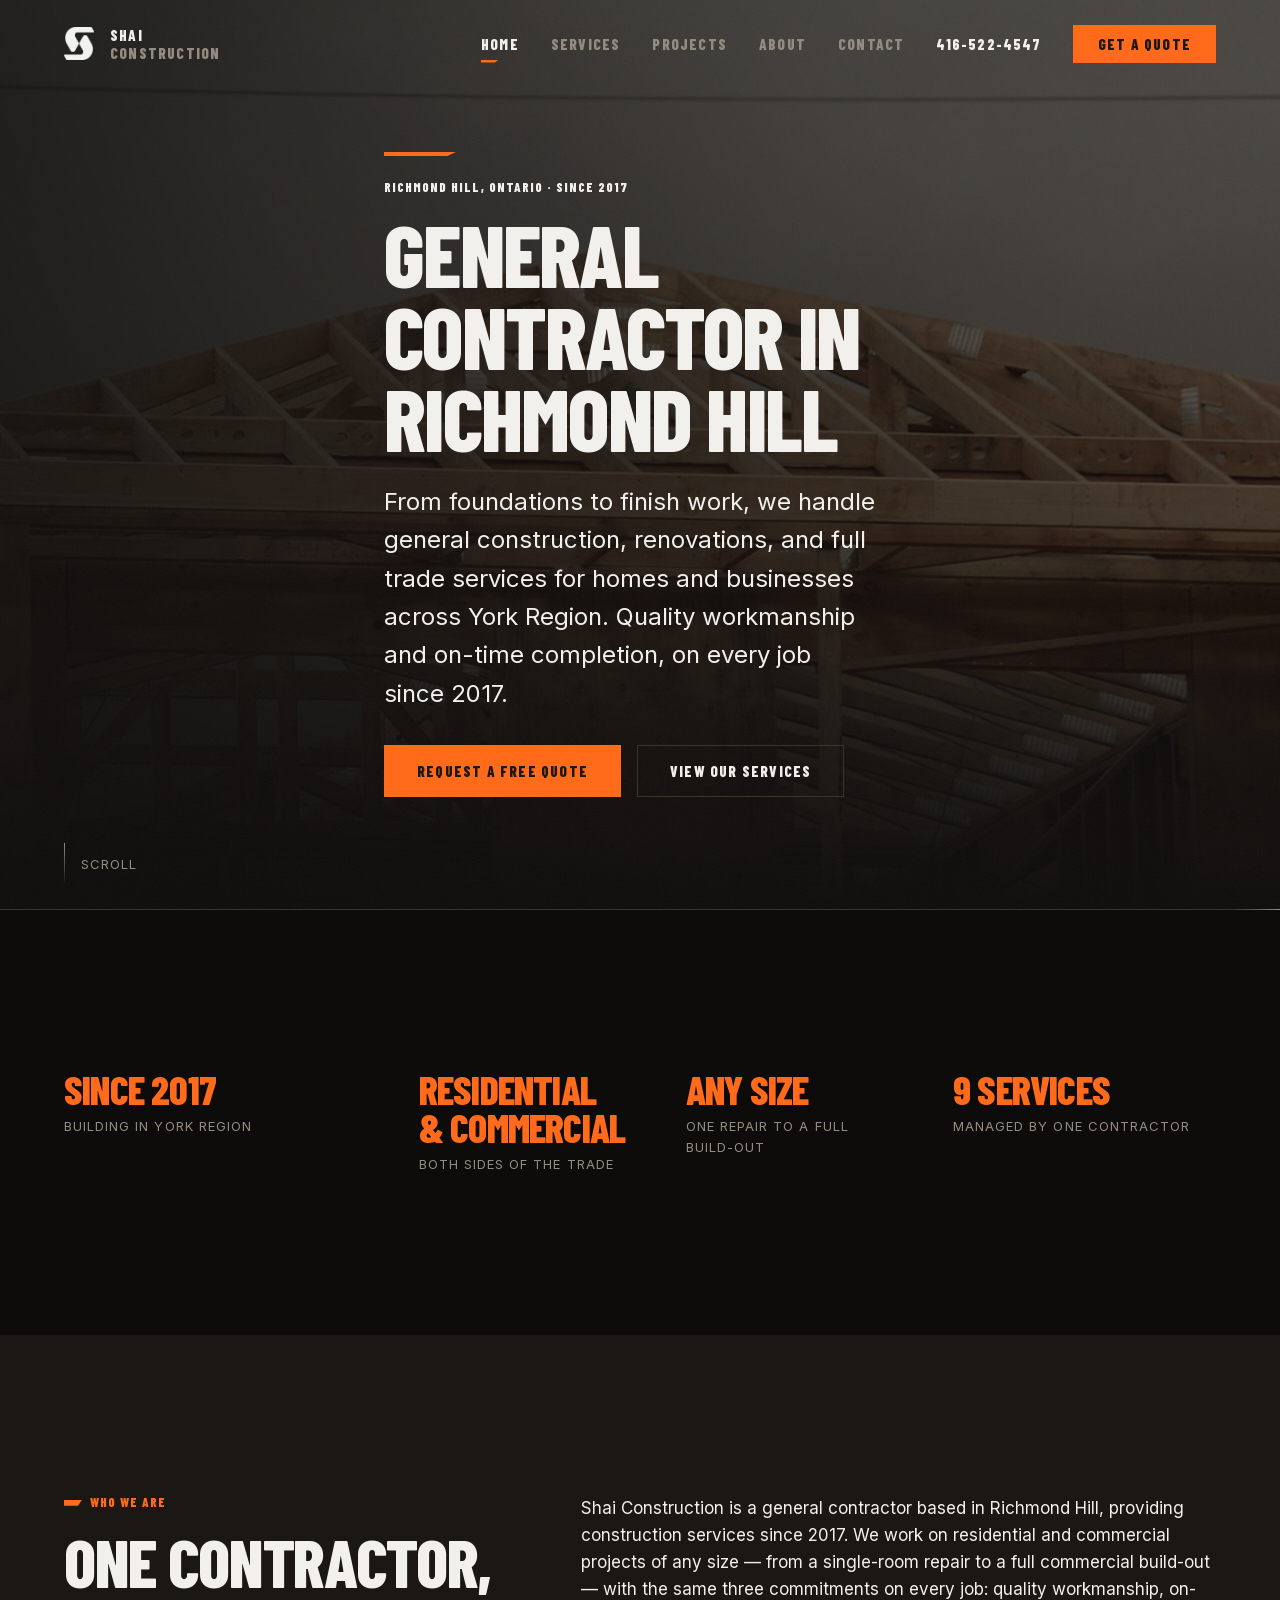
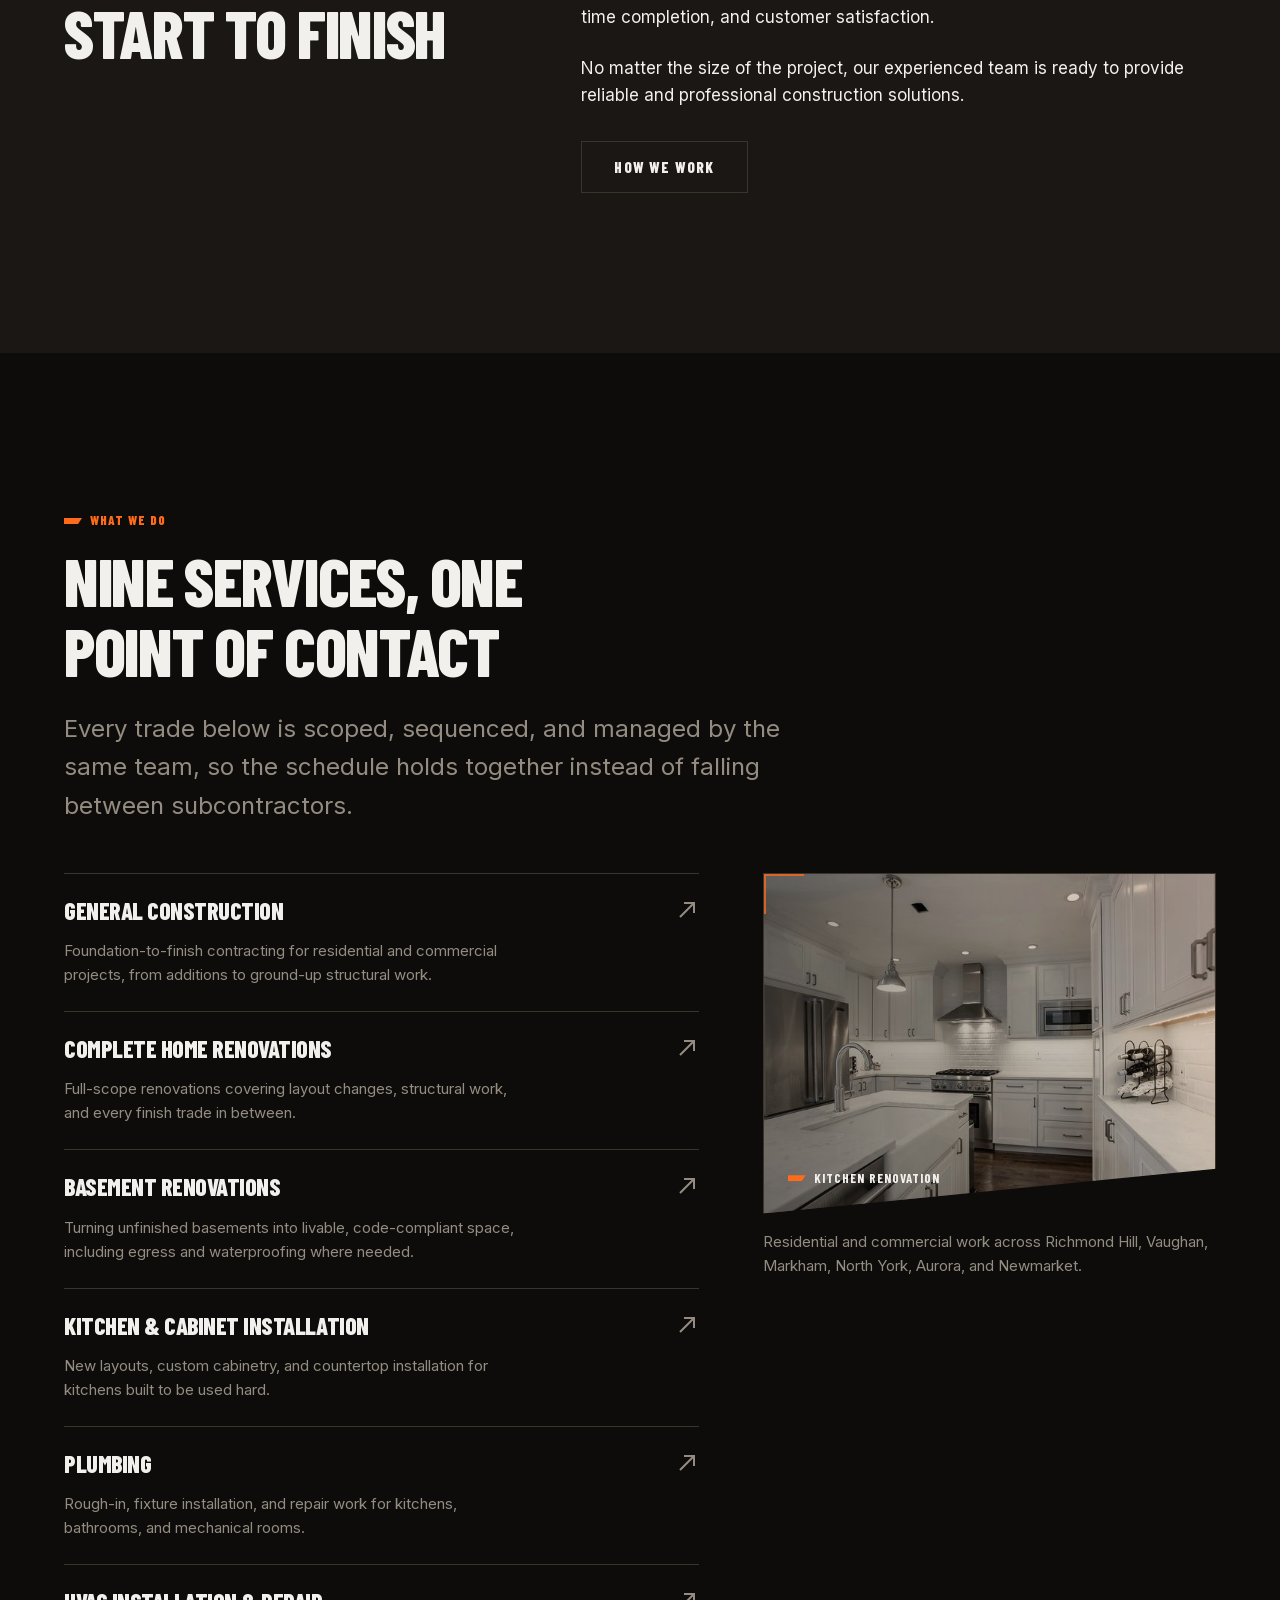
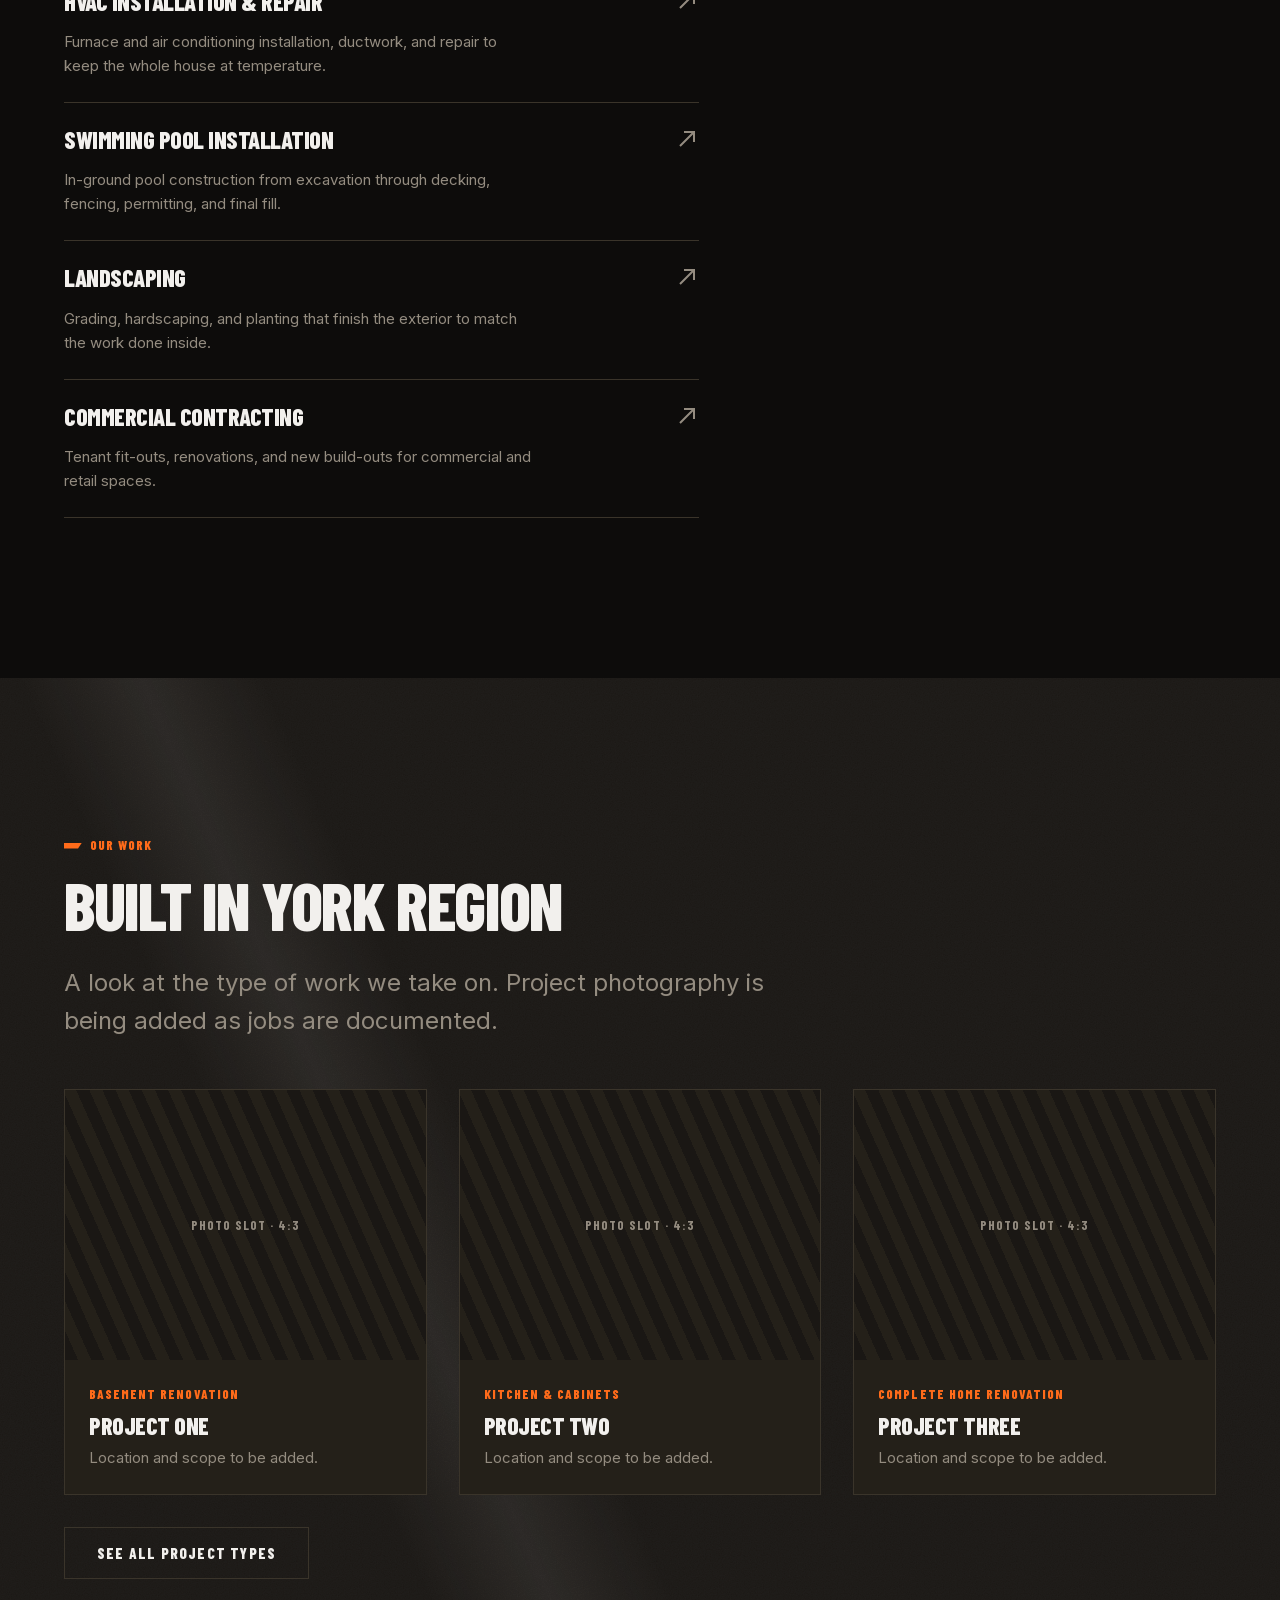
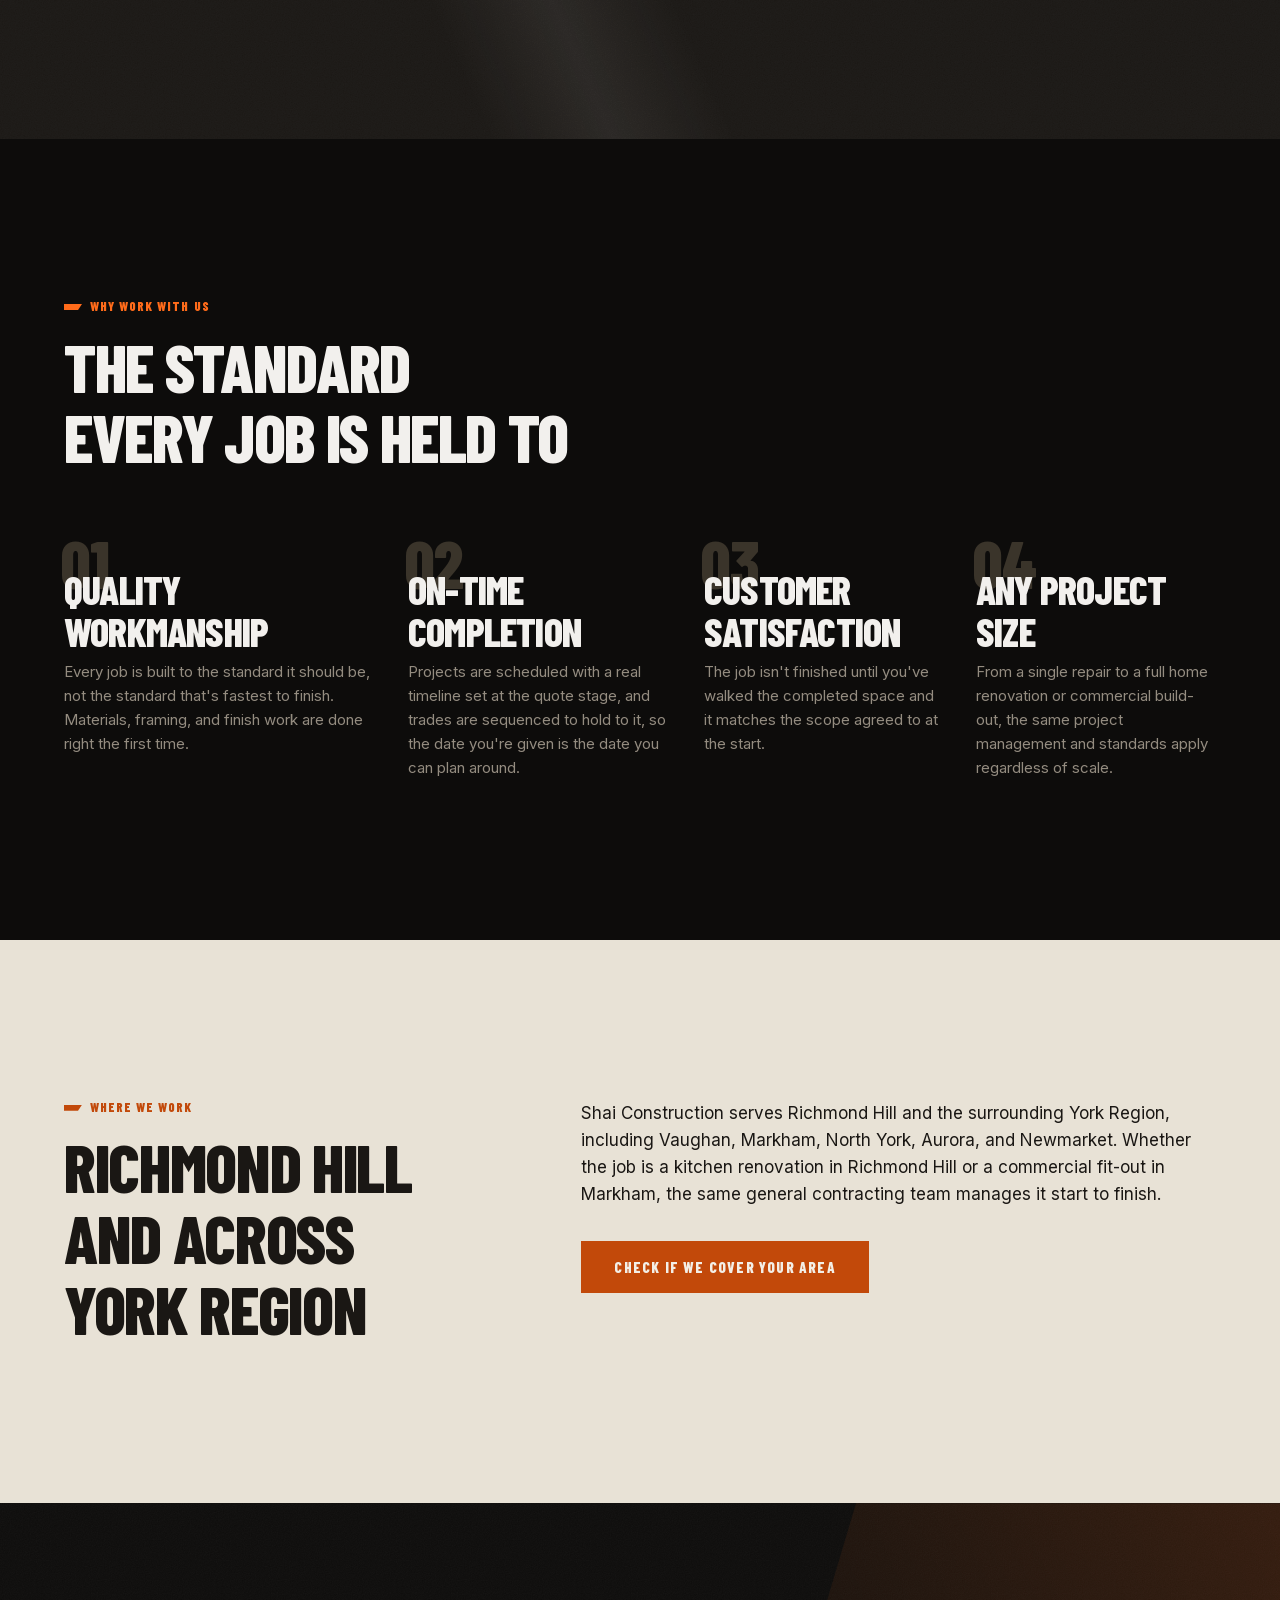
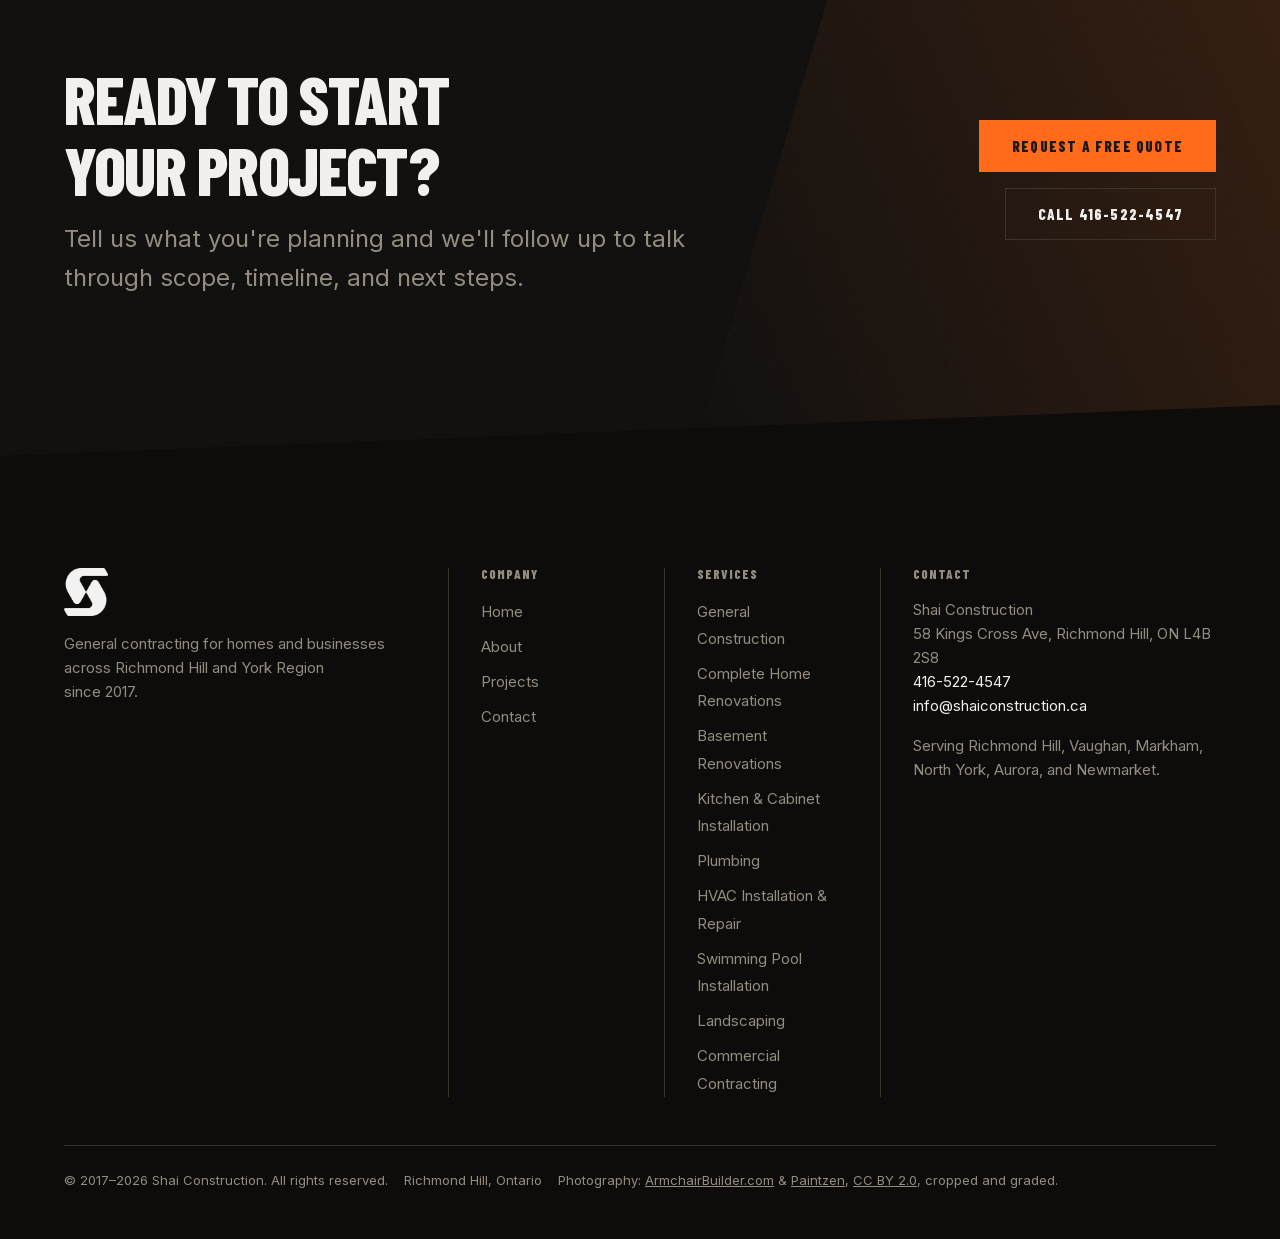
==== commit 9650750d: "Add hero and services photography with overlay treatment Places a photograph behind the homepage her" ====
--- a/index.html
+++ b/index.html
@@ -126,6 +126,15 @@
 
   <!-- Hero -->
   <section class="hero grain" aria-labelledby="hero-h">
+    <!-- PHOTO — swap for a Shai Construction job-site shot when available.
+         Keep the 3:2 ratio and the width/height attributes. -->
+    <div class="hero__media">
+      <img src="img/hero-framing-1600.jpg"
+           srcset="img/hero-framing-900.jpg 900w, img/hero-framing-1600.jpg 1600w"
+           sizes="100vw"
+           alt="Timber roof trusses and wall framing on a new home under construction"
+           width="1600" height="1067" fetchpriority="high" decoding="async">
+    </div>
     <canvas class="fx" data-fx="shaft" aria-hidden="true"></canvas>
     <div class="wrap hero__inner">
       <div class="hero__rule" aria-hidden="true"></div>
@@ -242,12 +251,16 @@
         </div>
 
         <div class="reveal">
-          <!-- PHOTO SLOT — replace this .plate with a 4:3 job-site photograph.
-               Suggested alt: "Shai Construction crew framing a residential addition in Richmond Hill" -->
-          <div class="plate plate--cut" style="--plate-ratio:4/5">
-            <img class="plate__mark" src="img/shai-mark-light.png" alt="" width="520" height="562" aria-hidden="true">
-            <p class="plate__tag"><span class="tick" aria-hidden="true"></span>Photo slot · 4:5</p>
-          </div>
+          <!-- PHOTO — swap for a Shai Construction finished-kitchen shot when
+               available. Keep the 4:3 ratio and the width/height attributes. -->
+          <figure class="shot shot--cut" style="margin:0">
+            <img src="img/kitchen-1000.jpg"
+                 srcset="img/kitchen-600.jpg 600w, img/kitchen-1000.jpg 1000w"
+                 sizes="(min-width: 1024px) 34vw, 100vw"
+                 alt="Renovated kitchen with custom cabinetry, a quartz island and tile backsplash"
+                 width="1000" height="750" loading="lazy" decoding="async">
+            <figcaption class="shot__cap"><span class="tick" aria-hidden="true"></span>Kitchen renovation</figcaption>
+          </figure>
           <p class="small" style="margin-top:var(--s-2)">Residential and commercial work across Richmond Hill, Vaughan, Markham, North York, Aurora, and Newmarket.</p>
         </div>
       </div>
@@ -404,6 +417,7 @@
     <div class="footer__bar">
       <span>© 2017–2026 Shai Construction. All rights reserved.</span>
       <span>Richmond Hill, Ontario</span>
+      <span>Photography: <a href="https://www.flickr.com/photos/66526224@N02/7706518320">ArmchairBuilder.com</a> &amp; <a href="https://www.flickr.com/photos/147489968@N06/29300385324">Paintzen</a>, <a href="https://creativecommons.org/licenses/by/2.0/">CC BY 2.0</a>, cropped and graded.</span>
     </div>
   </div>
 </footer>
--- a/css/sections.css
+++ b/css/sections.css
@@ -37,6 +37,38 @@
     var(--c-void);
 }
 
+/* Photographic ground. Sits under the shader and under the overlay, so the
+   stack reads: photo -> overlay -> canvas -> content. The overlay is what
+   guarantees text contrast, not the photo, so swapping the photo for a
+   brighter one cannot break legibility. */
+.hero__media {
+  position: absolute;
+  inset: 0;
+  overflow: hidden;
+}
+
+.hero__media img {
+  width: 100%;
+  height: 100%;
+  object-fit: cover;
+  object-position: 50% 42%;
+}
+
+.hero__media::after {
+  content: "";
+  position: absolute;
+  inset: 0;
+  background:
+    linear-gradient(calc(90deg - var(--angle)),
+      color-mix(in srgb, var(--c-void) 88%, transparent) 0%,
+      color-mix(in srgb, var(--c-void) 66%, transparent) 52%,
+      color-mix(in srgb, var(--c-void) 34%, transparent) 100%),
+    linear-gradient(to top,
+      var(--c-void) 0%,
+      color-mix(in srgb, var(--c-void) 40%, transparent) 38%,
+      color-mix(in srgb, var(--c-void) 30%, transparent) 100%);
+}
+
 .hero__inner { position: relative; z-index: var(--z-content); width: 100%; }
 
 .hero__rule {
@@ -53,8 +85,13 @@
   margin-top: var(--s-3);
   max-width: 46ch;
   font-size: var(--t-lg);
-  color: var(--c-text-dim);
-}
+  color: var(--c-text);
+}
+
+/* Over photography the dim and amber text colours cannot hold 4.5:1 against
+   every frame of the image, so hero copy runs at full contrast. The amber
+   tick still carries the accent, and the H1 still owns the hierarchy. */
+.hero .eyebrow { color: var(--c-text); }
 
 .hero__actions {
   margin-top: var(--s-4);
@@ -196,6 +233,69 @@
   border-top: var(--bw-2) solid var(--c-accent);
   border-left: var(--bw-2) solid var(--c-accent);
   opacity: 0.55;
+}
+
+/* ---------- Shot — a real photograph in the plate's place ----------
+   Same angle-cut geometry and corner tick as .plate, so a filled slot and an
+   empty one read as the same family. */
+
+.shot {
+  position: relative;
+  overflow: hidden;
+  border: var(--bw-1) solid var(--c-line);
+  background: var(--c-surface);
+}
+
+.shot img {
+  display: block;
+  width: 100%;
+  height: 100%;
+  aspect-ratio: var(--shot-ratio, 4 / 3);
+  object-fit: cover;
+}
+
+/* Warms the photo into the palette and knocks the highlights back so it sits
+   with the dark ground instead of punching a bright hole in it. */
+.shot::before {
+  content: "";
+  position: absolute;
+  inset: 0;
+  z-index: var(--z-content);
+  background:
+    linear-gradient(calc(90deg - var(--angle)),
+      color-mix(in srgb, var(--c-void) 46%, transparent),
+      color-mix(in srgb, var(--c-void) 8%, transparent) 62%,
+      color-mix(in srgb, var(--c-accent) 10%, transparent));
+  pointer-events: none;
+}
+
+.shot::after {
+  content: "";
+  position: absolute;
+  top: 0; left: 0;
+  z-index: var(--z-content);
+  width: 2.5rem; height: 2.5rem;
+  border-top: var(--bw-2) solid var(--c-accent);
+  border-left: var(--bw-2) solid var(--c-accent);
+  opacity: 0.75;
+}
+
+.shot--cut { clip-path: polygon(0 0, 100% 0, 100% calc(100% - 3.5vw), 0 100%); }
+
+.shot__cap {
+  position: absolute;
+  left: var(--s-3);
+  bottom: var(--s-3);
+  z-index: var(--z-content);
+  display: flex;
+  align-items: center;
+  gap: var(--s-1);
+  margin: 0;
+  font-family: var(--font-display);
+  font-size: var(--t-xs);
+  text-transform: uppercase;
+  letter-spacing: var(--ls-wide);
+  color: var(--c-text);
 }
 
 /* ---------- Sheen panel (mid-page section header backdrop) ---------- */
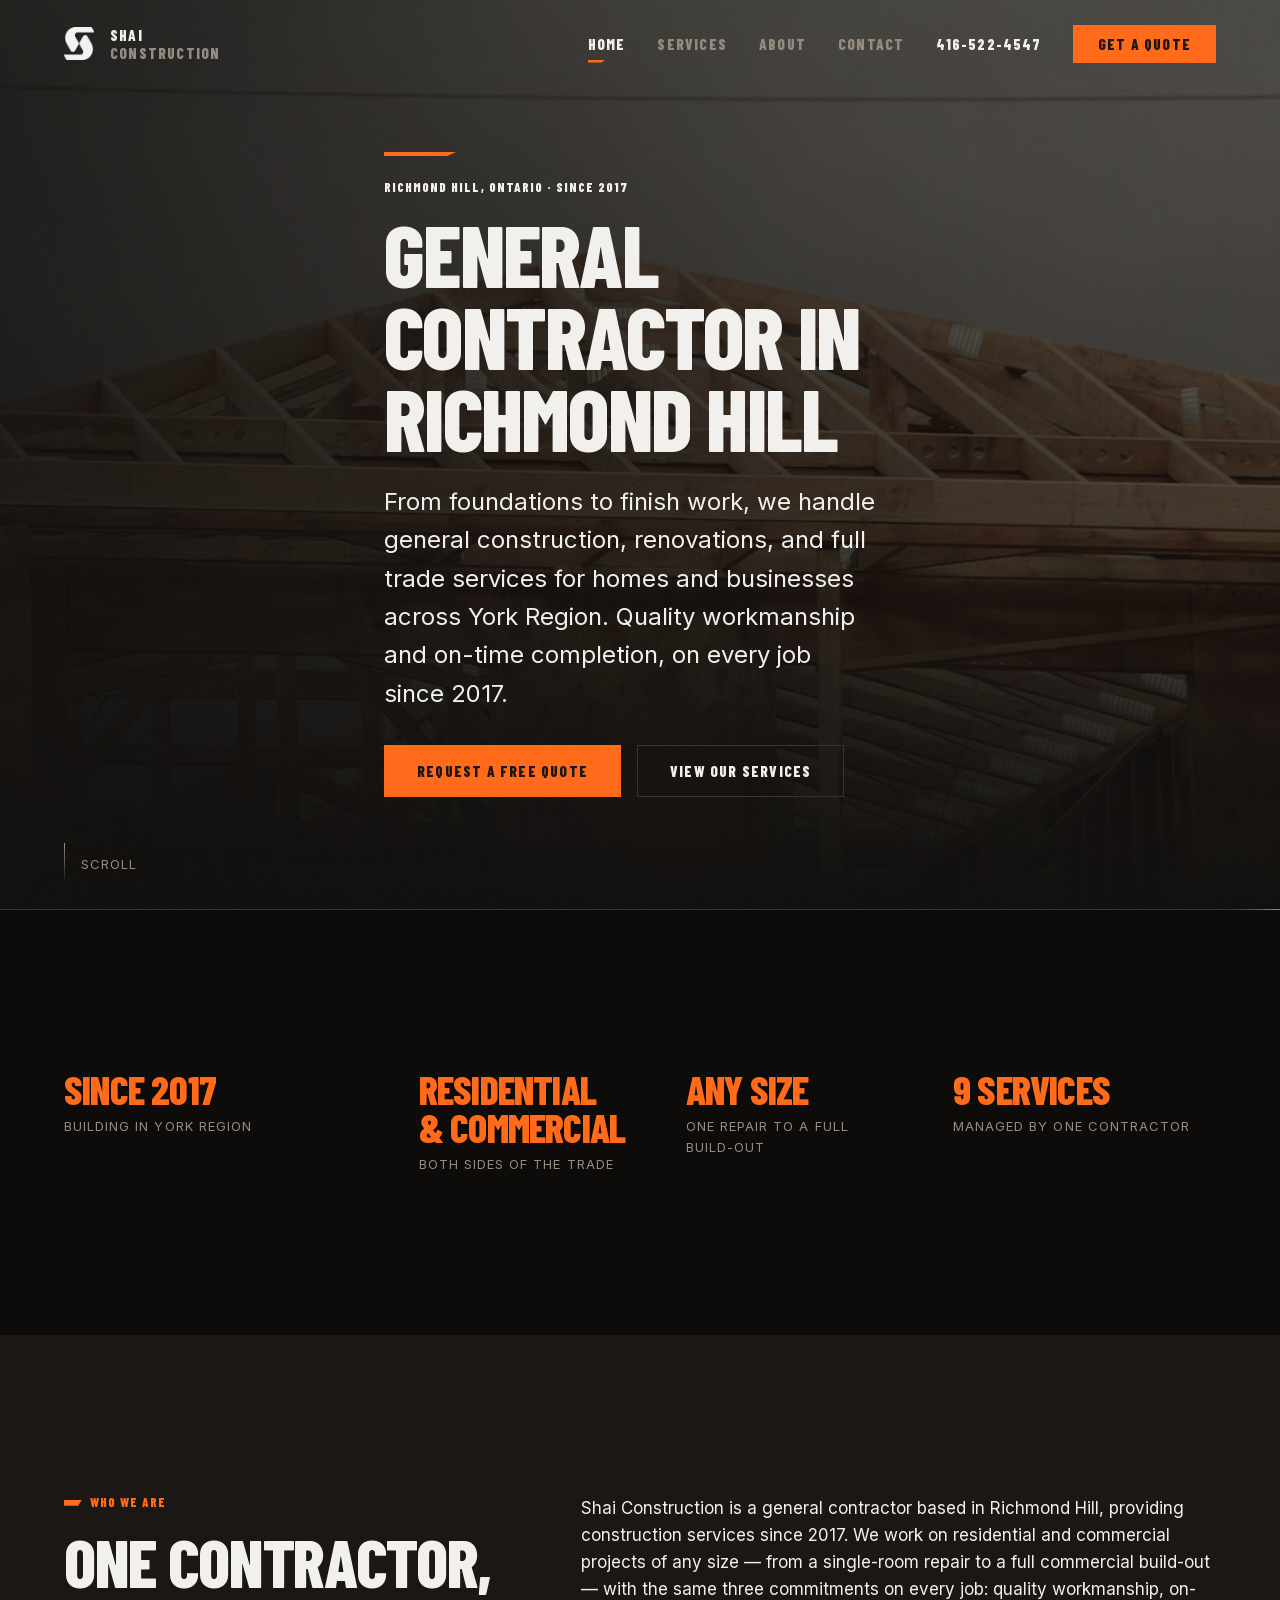
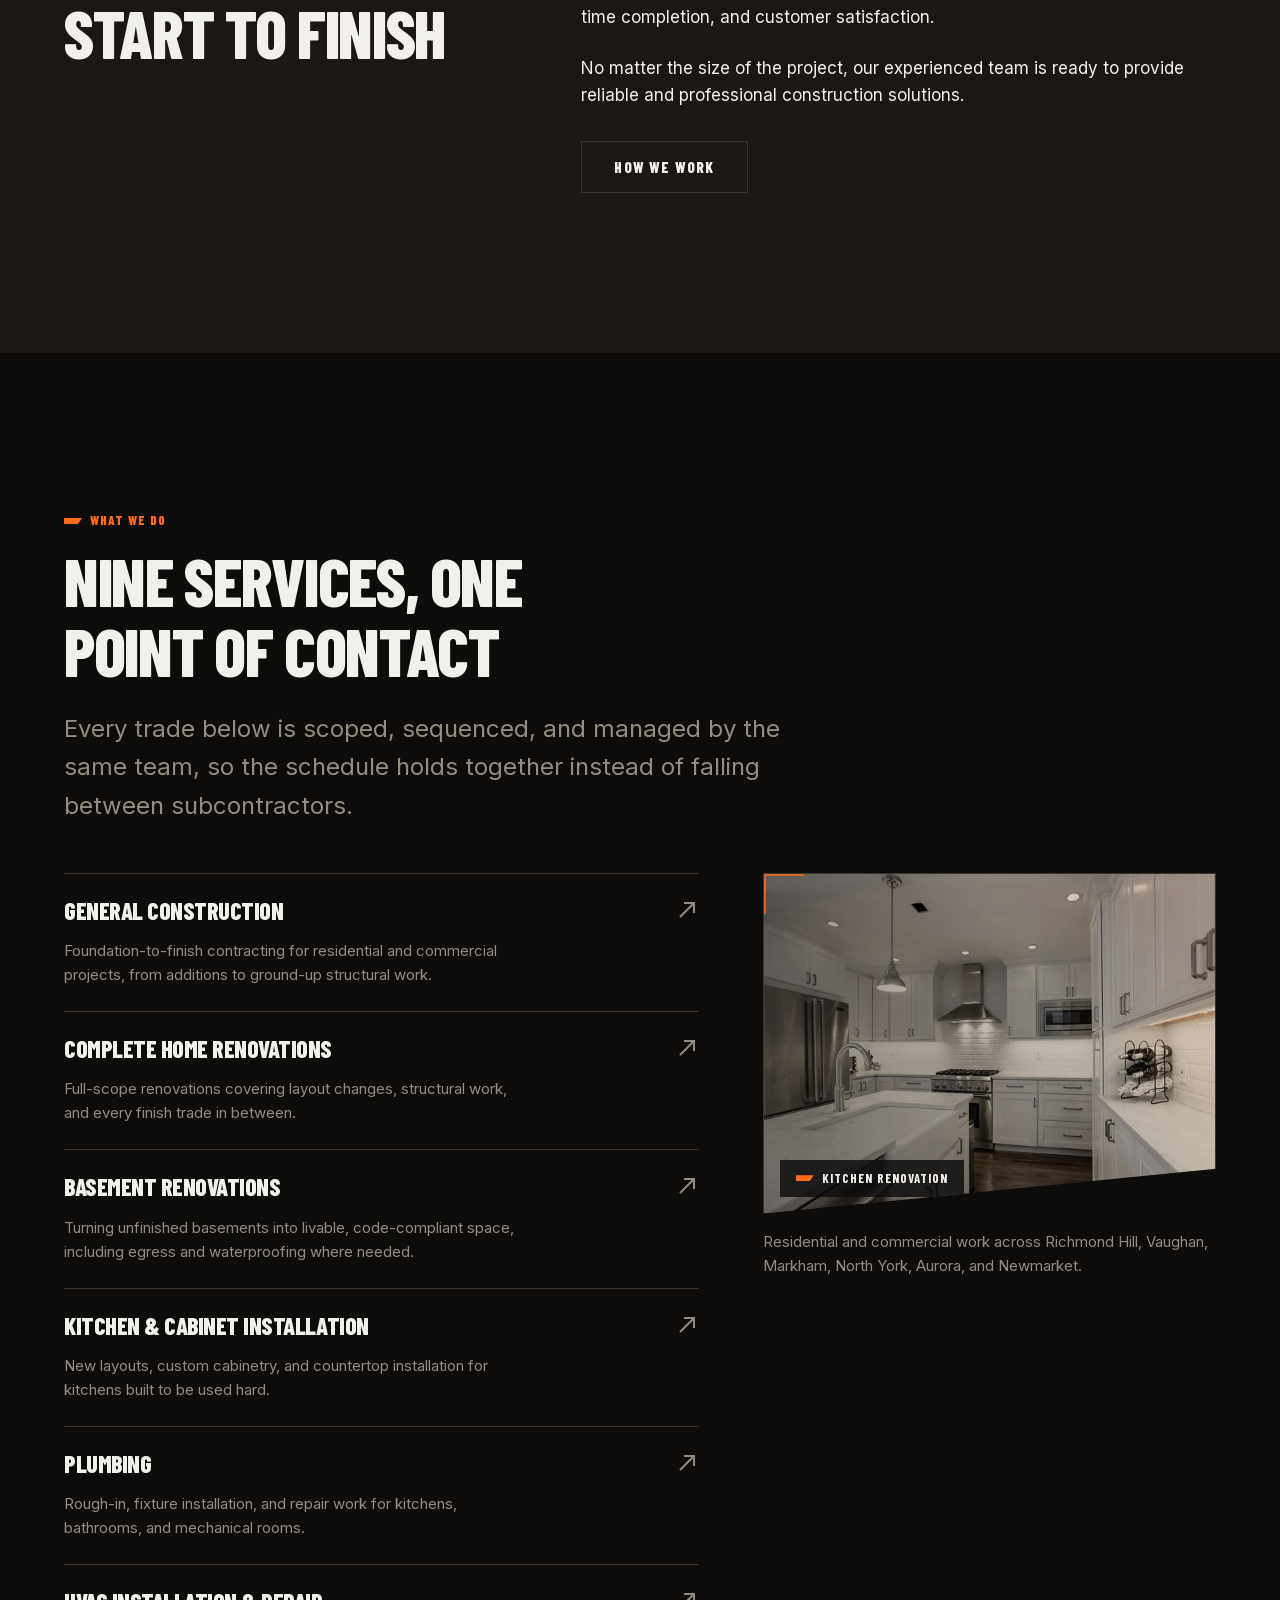
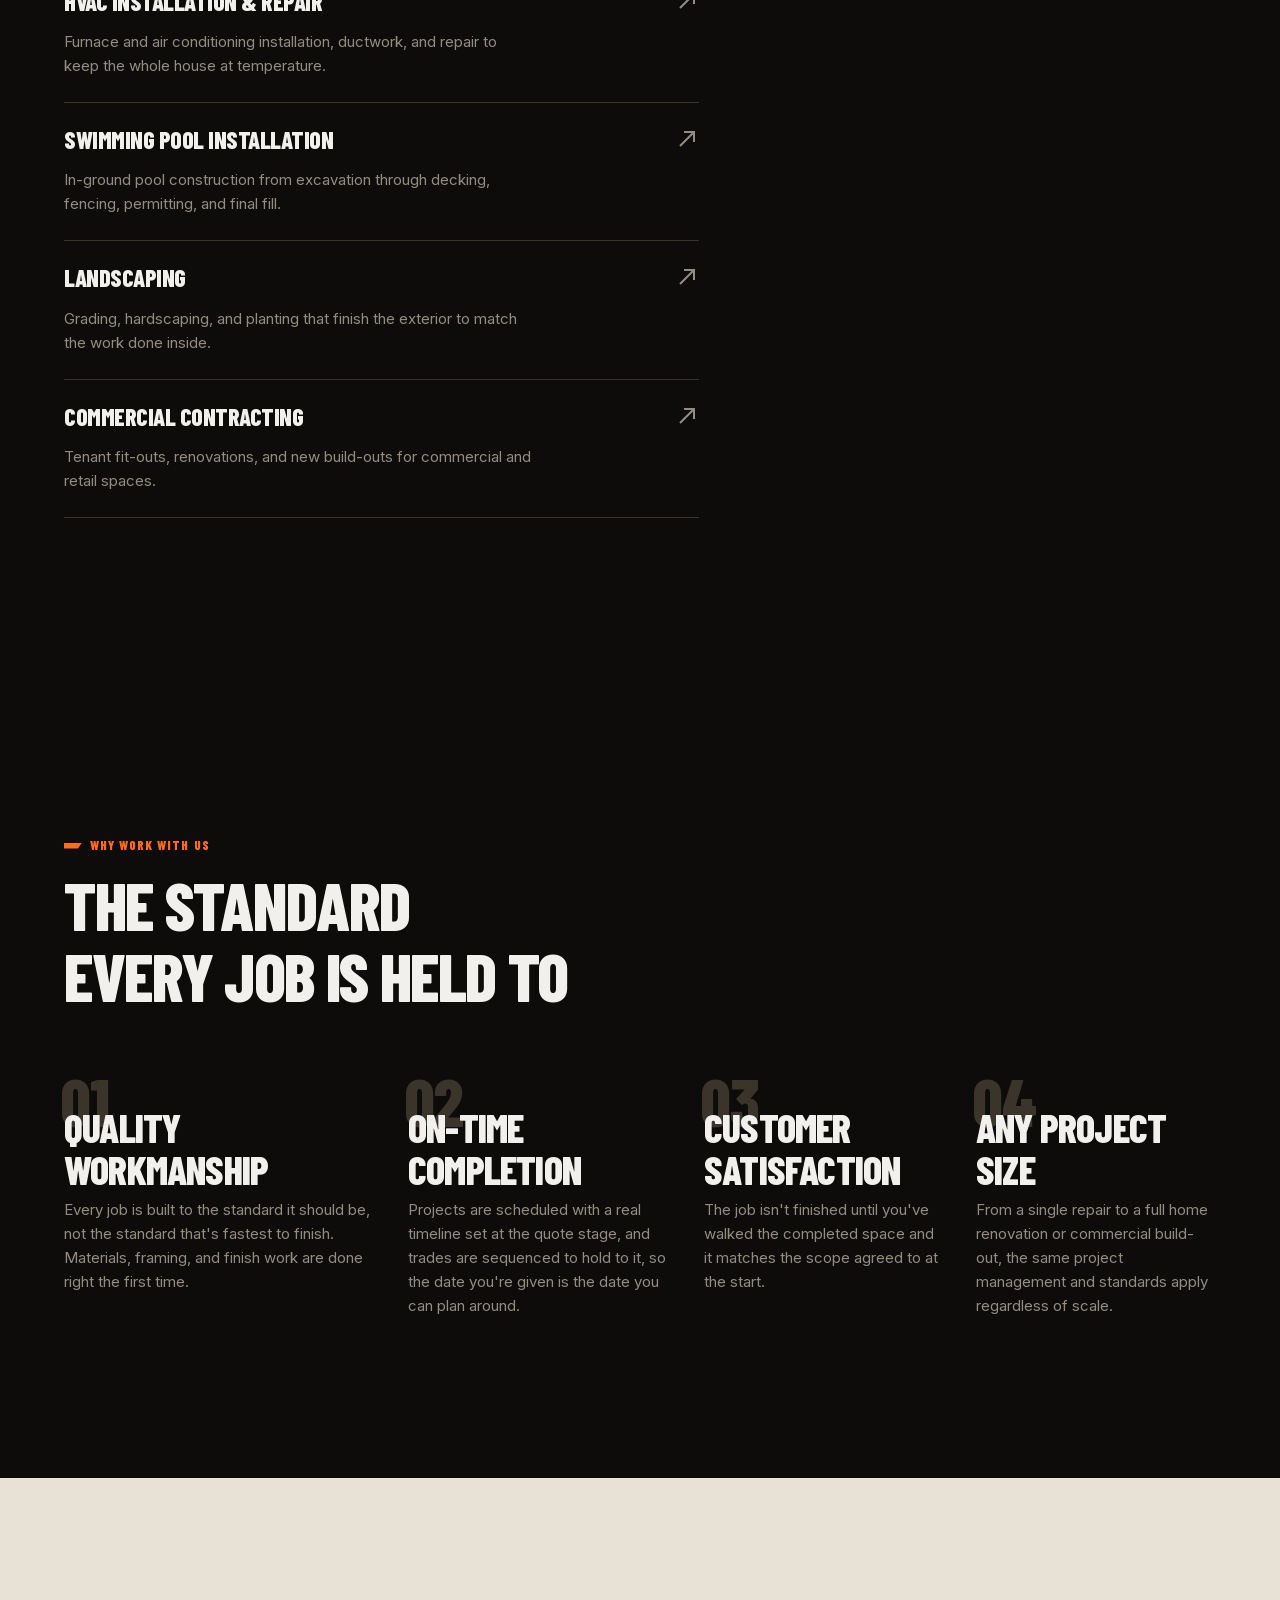
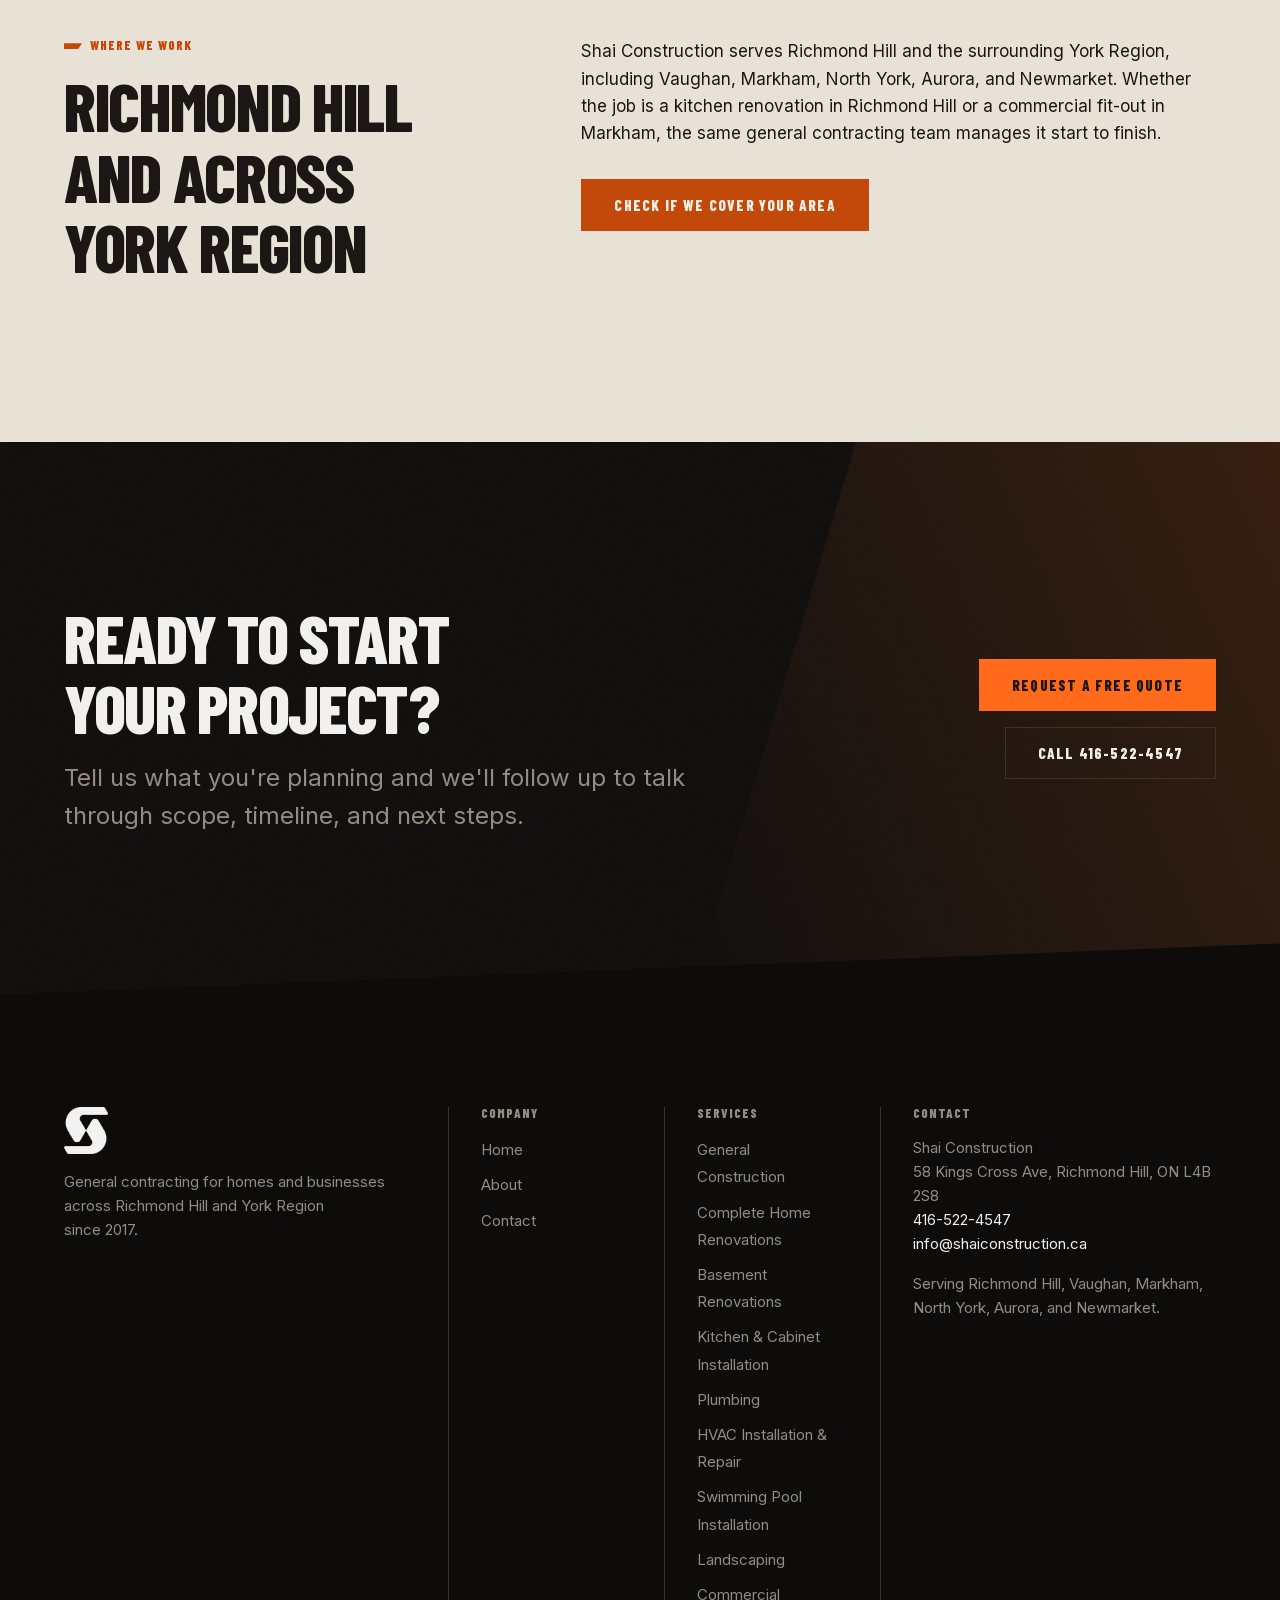
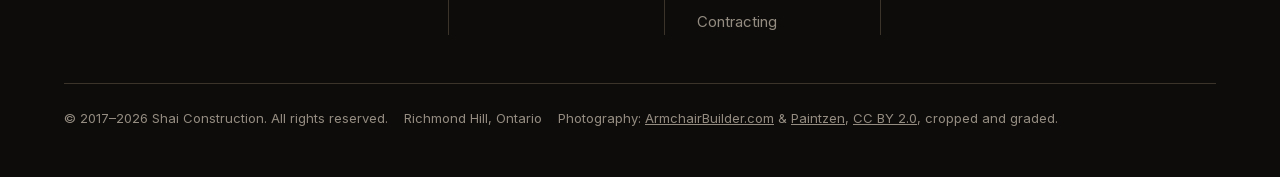
==== commit 88807806: "Remove Projects page; add client photography to services The Projects page held only placeholder car" ====
--- a/index.html
+++ b/index.html
@@ -89,7 +89,6 @@
       <ul class="nav__links">
         <li><a class="nav__link" href="index.html" aria-current="page">Home</a></li>
         <li><a class="nav__link" href="services.html">Services</a></li>
-        <li><a class="nav__link" href="projects.html">Projects</a></li>
         <li><a class="nav__link" href="about.html">About</a></li>
         <li><a class="nav__link" href="contact.html">Contact</a></li>
       </ul>
@@ -112,7 +111,6 @@
   <ul class="drawer__links">
     <li><a class="drawer__link" href="index.html" aria-current="page">Home</a></li>
     <li><a class="drawer__link" href="services.html">Services</a></li>
-    <li><a class="drawer__link" href="projects.html">Projects</a></li>
     <li><a class="drawer__link" href="about.html">About</a></li>
     <li><a class="drawer__link" href="contact.html">Contact</a></li>
   </ul>
@@ -267,47 +265,6 @@
     </div>
   </section>
 
-  <!-- Work preview -->
-  <section class="section sheen grain" aria-labelledby="work-h">
-    <canvas class="fx" data-fx="sheen" aria-hidden="true"></canvas>
-    <div class="wrap sheen__inner">
-      <div class="sec-head reveal" style="margin-bottom:var(--s-5)">
-        <p class="eyebrow"><span class="tick" aria-hidden="true"></span>Our work</p>
-        <h2 id="work-h">Built in York Region</h2>
-        <p class="lead">A look at the type of work we take on. Project photography is being added as jobs are documented.</p>
-      </div>
-
-      <div class="cards" data-stagger>
-        <article class="card card--placeholder reveal">
-          <div class="card__media"><span>Photo slot · 4:3</span></div>
-          <div class="card__body">
-            <p class="card__kicker">Basement Renovation</p>
-            <h3 class="card__title">Project One</h3>
-            <p class="card__text">Location and scope to be added.</p>
-          </div>
-        </article>
-        <article class="card card--placeholder reveal">
-          <div class="card__media"><span>Photo slot · 4:3</span></div>
-          <div class="card__body">
-            <p class="card__kicker">Kitchen &amp; Cabinets</p>
-            <h3 class="card__title">Project Two</h3>
-            <p class="card__text">Location and scope to be added.</p>
-          </div>
-        </article>
-        <article class="card card--placeholder reveal">
-          <div class="card__media"><span>Photo slot · 4:3</span></div>
-          <div class="card__body">
-            <p class="card__kicker">Complete Home Renovation</p>
-            <h3 class="card__title">Project Three</h3>
-            <p class="card__text">Location and scope to be added.</p>
-          </div>
-        </article>
-      </div>
-
-      <p style="margin-top:var(--s-4)"><a class="btn btn--ghost" href="projects.html">See All Project Types</a></p>
-    </div>
-  </section>
-
   <!-- Why us -->
   <section class="section section--void" aria-labelledby="why-h">
     <div class="wrap">
@@ -382,7 +339,6 @@
         <ul class="footer__list">
           <li><a href="index.html">Home</a></li>
           <li><a href="about.html">About</a></li>
-          <li><a href="projects.html">Projects</a></li>
           <li><a href="contact.html">Contact</a></li>
         </ul>
       </div>
--- a/css/components.css
+++ b/css/components.css
@@ -311,69 +311,6 @@
 }
 .row:hover .row__arrow { color: var(--c-accent); transform: translate(4px, -2px); }
 
-/* ---------- Cards ---------- */
-
-.card {
-  position: relative;
-  display: flex;
-  flex-direction: column;
-  background: var(--c-surface-2);
-  border: var(--bw-1) solid var(--c-line);
-  border-radius: var(--radius);
-  overflow: hidden;
-  text-decoration: none;
-  transition: border-color var(--dur) var(--ease);
-}
-/* Accent lands on the edge nearest the image cut, never all four sides. */
-.card:hover { border-top-color: var(--c-accent); }
-
-.card__media { position: relative; aspect-ratio: 4 / 3; overflow: hidden; background: var(--c-surface); }
-.card__media img { width: 100%; height: 100%; object-fit: cover; transition: transform var(--dur-slow) var(--ease); }
-.card:hover .card__media img { transform: scale(1.04); }
-
-.card__body { padding: var(--s-3); display: flex; flex-direction: column; gap: var(--s-1); }
-
-.card__kicker {
-  font-family: var(--font-display);
-  font-weight: var(--fw-display);
-  font-size: var(--t-xs);
-  text-transform: uppercase;
-  letter-spacing: var(--ls-wide);
-  color: var(--c-accent);
-}
-
-.card__title {
-  font-family: var(--font-display);
-  font-weight: var(--fw-display);
-  font-size: var(--t-lg);
-  text-transform: uppercase;
-  letter-spacing: var(--ls-tight);
-  line-height: var(--lh-heading);
-  color: var(--c-text);
-}
-
-.card__text { font-size: var(--t-sm); color: var(--c-text-dim); }
-
-/* Placeholder card — deliberately visible so it cannot ship unnoticed. */
-.card--placeholder .card__media {
-  display: grid;
-  place-content: center;
-  background:
-    repeating-linear-gradient(
-      calc(90deg - var(--angle)),
-      var(--c-surface) 0 12px,
-      var(--c-surface-2) 12px 24px);
-}
-.card--placeholder .card__media span {
-  font-family: var(--font-display);
-  font-size: var(--t-xs);
-  text-transform: uppercase;
-  letter-spacing: var(--ls-wide);
-  color: var(--c-text-dim);
-  text-align: center;
-  padding: var(--s-2);
-}
-
 /* ---------- Forms ---------- */
 
 .field { display: flex; flex-direction: column; gap: var(--s-1); margin-bottom: var(--s-3); }
--- a/css/sections.css
+++ b/css/sections.css
@@ -282,15 +282,31 @@
 
 .shot--cut { clip-path: polygon(0 0, 100% 0, 100% calc(100% - 3.5vw), 0 100%); }
 
+/* Light overlay — just enough to tie the photo to the palette and stop it
+   punching a bright hole in the dark ground. No text sits on these, so the
+   overlay is doing colour work, not contrast work. */
+.shot--light::before {
+  background:
+    linear-gradient(calc(90deg - var(--angle)),
+      color-mix(in srgb, var(--c-void) 22%, transparent),
+      transparent 55%,
+      color-mix(in srgb, var(--c-accent) 7%, transparent));
+}
+.shot--light::after { opacity: 0.6; }
+
+/* Carries its own ground, so the caption stays legible whatever the photo
+   behind it happens to be doing. */
 .shot__cap {
   position: absolute;
-  left: var(--s-3);
-  bottom: var(--s-3);
+  left: var(--s-2);
+  bottom: var(--s-2);
   z-index: var(--z-content);
   display: flex;
   align-items: center;
   gap: var(--s-1);
   margin: 0;
+  padding: var(--s-1) var(--s-2);
+  background: color-mix(in srgb, var(--c-void) 82%, transparent);
   font-family: var(--font-display);
   font-size: var(--t-xs);
   text-transform: uppercase;
@@ -387,13 +403,6 @@
   .service:nth-of-type(even) .plate__tag { left: auto; right: var(--s-3); }
 }
 
-/* ---------- Card grid ---------- */
-
-.cards { display: grid; gap: var(--s-3); grid-template-columns: 1fr; }
-
-@media (min-width: 640px)  { .cards { grid-template-columns: repeat(2, 1fr); } }
-@media (min-width: 1024px) { .cards { grid-template-columns: repeat(3, 1fr); gap: var(--s-4); } }
-
 /* ---------- CTA band ---------- */
 
 .cta {
